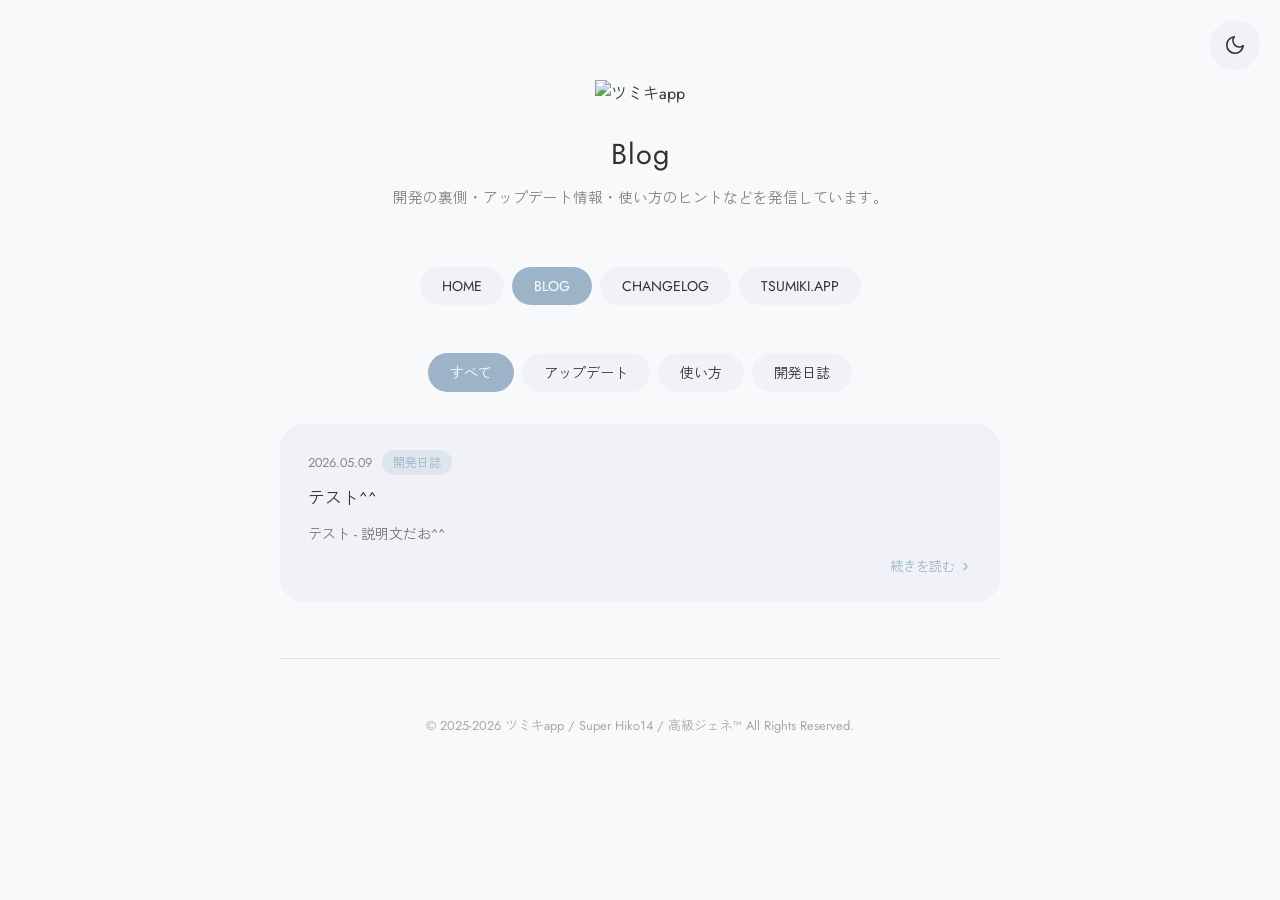
==== blog/index.html @ 6a3cba7e "favvv" ====
<!DOCTYPE html>
<html lang="ja">
<head>
<meta charset="UTF-8">
<meta name="viewport" content="width=device-width, initial-scale=1.0">
<meta name="description" content="ツミキappの開発ブログ。アップデート情報や使い方のヒントを発信しています。">
<title>Blog — ツミキapp</title>
<link rel="icon" href="https://tsumiki.app/favicon-v2.ico?v=2" type="image/x-icon">
<link rel="icon" href="https://tsumiki.app/favicon-v2.png" type="image/png">
<link rel="shortcut icon" href="https://tsumiki.app/favicon-v2.ico?v=2">
<link rel="shortcut icon" type="image/webp" href="https://tsumiki.app/favicon-v2.webp?v=2">
<link rel="icon" type="image/png" sizes="17x17" href="https://tsumiki.app/favicon-v2-17x.png?v=2">
<link rel="icon" type="image/png" sizes="32x32" href="https://tsumiki.app/favicon-v2-32x.png?v=2">
<link rel="icon" type="image/png" sizes="48x48" href="https://tsumiki.app/favicon-v2-48x.png?v=2">
<link rel="apple-touch-icon" sizes="180x180" href="https://tsumiki.app/apple-touch-icon-v2.png?v=2">
<link href="https://fonts.googleapis.com/css2?family=Jost:wght@300;400;500&family=Zen+Kaku+Gothic+Antique:wght@300;400;500;700&display=swap" rel="stylesheet">
<style>
:root {
  --primary-color: #9db4c8;
  --primary-hover: #8ba4b8;
  --primary-color-dark: #7a95ab;
  --bg-light: #f8f9fb;
  --bg-dark: #17181d;
  --panel-light: #f0f2f7;
  --panel-light-hover: #e6e8ed;
  --panel-light-border: #dfe1e6;
  --panel-dark: #252a38;
  --panel-dark-2: #3d4454;
}
* { margin:0; padding:0; box-sizing:border-box; font-family:'Jost','Zen Kaku Gothic Antique',system-ui,sans-serif; font-weight:400; }
body { background:var(--bg-light); color:#323232; transition:background .3s,color .3s; }
body.dark { background:var(--bg-dark); color:#e8e8e8; }
a { color:inherit; text-decoration:none; }

/* TOP BUTTONS */
.top-buttons { position:fixed; top:20px; right:20px; display:flex; gap:10px; z-index:1000; }
.icon-btn {
  width:50px; height:50px; border-radius:24px;
  display:flex; align-items:center; justify-content:center;
  border:none; cursor:pointer; transition:all .2s; padding:10px;
  background:var(--panel-light);
}
body.dark .icon-btn { background:var(--panel-dark); }
.icon-btn svg { width:22px; height:22px; stroke:#323232; fill:none; stroke-width:1.8; stroke-linecap:round; stroke-linejoin:round; }
body.dark .icon-btn svg { stroke:#e8e8e8; }

/* WRAPPER */
.wrapper { max-width:760px; margin:0 auto; padding:80px 20px 60px; }

/* PAGE HEADER */
.page-header { text-align:center; margin-bottom:56px; }
.page-header .logo-link img { width:clamp(120px,28vw,160px); height:auto; margin-bottom:28px; }
.page-header h1 { font-size:1.8rem; letter-spacing:1px; margin-bottom:10px; }
.page-header p { font-size:.92rem; opacity:.6; line-height:1.8; }

/* NAV PILLS */
.nav-pills { display:flex; gap:8px; justify-content:center; margin-bottom:48px; flex-wrap:wrap; }
.nav-pill {
  padding:9px 22px; border-radius:24px; font-size:.88rem; border:none;
  cursor:pointer; font-family:inherit; transition:all .2s;
  background:var(--panel-light); color:#323232;
  text-decoration:none; display:inline-block;
}
body.dark .nav-pill { background:var(--panel-dark); color:#e8e8e8; }
.nav-pill:hover, .nav-pill.active {
  background:var(--primary-color); color:#fff;
}
body.dark .nav-pill:hover, body.dark .nav-pill.active {
  background:var(--primary-color-dark);
}

/* BLOG CARDS */
.blog-grid { display:flex; flex-direction:column; gap:14px; }

/* BLOG DETAIL */
.blog-detail { display:none; padding:26px 28px; border-radius:24px; background:var(--panel-light); }
body.dark .blog-detail { background:var(--panel-dark); }
.blog-detail h2 { font-size:1.3rem; line-height:1.6; margin:10px 0 16px; }
.blog-detail p { font-size:.92rem; opacity:.75; line-height:1.9; margin-bottom:14px; }
.detail-back { display:inline-flex; align-items:center; gap:6px; font-size:.85rem; color:var(--primary-color); margin-bottom:10px; }
body.dark .detail-back { color:var(--primary-color-dark); }

.blog-card {
  display:flex; flex-direction:column; gap:10px;
  padding:26px 28px; border-radius:24px;
  background:var(--panel-light); transition:all .2s; cursor:pointer;
  text-decoration:none; color:inherit;
}
body.dark .blog-card { background:var(--panel-dark); }
.blog-card:hover { background:var(--panel-light-hover); transform:translateY(-1px); }
body.dark .blog-card:hover { background:var(--panel-dark-2); }

.blog-card-meta { display:flex; align-items:center; gap:10px; flex-wrap:wrap; }
.blog-date { font-size:.8rem; opacity:.55; font-variant-numeric:tabular-nums; }
.blog-tag {
  display:inline-block; padding:3px 11px; border-radius:24px;
  font-size:.75rem; background:rgba(157,180,200,.22); color:var(--primary-color);
}
body.dark .blog-tag { background:rgba(122,149,171,.25); color:var(--primary-color-dark); }

.blog-card h2 { font-size:1.05rem; font-weight:400; line-height:1.55; }
.blog-card p { font-size:.88rem; opacity:.65; line-height:1.75; }

.blog-card-footer { display:flex; align-items:center; justify-content:flex-end; }
.read-more {
  font-size:.82rem; color:var(--primary-color); display:flex; align-items:center; gap:4px;
}
body.dark .read-more { color:var(--primary-color-dark); }
.read-more svg { width:13px; height:13px; stroke:currentColor; fill:none; stroke-width:2; stroke-linecap:round; stroke-linejoin:round; }

/* EMPTY STATE */
.empty-state { text-align:center; padding:60px 0; opacity:.45; font-size:.95rem; line-height:2; }

/* DIVIDER */
hr { border:none; border-top:1px solid var(--panel-light-border); margin:56px 0; }
body.dark hr { border-color:var(--panel-dark-2); }

/* FOOTER */
footer { text-align:center; font-size:.8rem; opacity:.4; padding-bottom:32px; }
</style>
</head>
<body class="light">

<div class="top-buttons">
  <button class="icon-btn" onclick="toggleTheme()" aria-label="テーマ切り替え">
    <svg id="moonIcon" viewBox="0 0 24 24"><path d="M21 12.79A9 9 0 1 1 11.21 3 7 7 0 0 0 21 12.79z"/></svg>
    <svg id="sunIcon"  viewBox="0 0 24 24" style="display:none"><circle cx="12" cy="12" r="5"/><line x1="12" y1="1" x2="12" y2="3"/><line x1="12" y1="21" x2="12" y2="23"/><line x1="4.22" y1="4.22" x2="5.64" y2="5.64"/><line x1="18.36" y1="18.36" x2="19.78" y2="19.78"/><line x1="1" y1="12" x2="3" y2="12"/><line x1="21" y1="12" x2="23" y2="12"/><line x1="4.22" y1="19.78" x2="5.64" y2="18.36"/><line x1="18.36" y1="5.64" x2="19.78" y2="4.22"/></svg>
  </button>
</div>

<div class="wrapper">

  <!-- PAGE HEADER -->
  <div class="page-header">
    <a class="logo-link" href="https://about.tsumiki.app/">
      <img id="siteLogo" src="https://tsumiki.app/tsumiki_logo.svg" alt="ツミキapp">
    </a>
    <h1>Blog</h1>
    <p>開発の裏側・アップデート情報・使い方のヒントなどを発信しています。</p>
  </div>

  <!-- NAV -->
  <nav class="nav-pills">
    <a href="https://about.tsumiki.app/" class="nav-pill">HOME</a>
    <span class="nav-pill active">BLOG</span>
    <a href="https://about.tsumiki.app/changelog/" class="nav-pill">CHANGELOG</a>
    <a href="https://tsumiki.app/" class="nav-pill">TSUMIKI.APP</a>
  </nav>

  <!-- FILTER (tag buttons) -->
  <div class="nav-pills" style="margin-bottom:32px;" id="tagFilter">
    <button class="nav-pill active" onclick="filterTag('all',this)">すべて</button>
    <button class="nav-pill" onclick="filterTag('update',this)">アップデート</button>
    <button class="nav-pill" onclick="filterTag('tips',this)">使い方</button>
    <button class="nav-pill" onclick="filterTag('dev',this)">開発日誌</button>
  </div>

  <!-- BLOG CARDS -->
  <div class="blog-grid" id="blogGrid"></div>
  <div class="blog-detail" id="blogDetail"></div>

  <hr>
  <footer>© 2025-2026 ツミキapp / Super Hiko14 / 高級ジェネ™ All Rights Reserved.</footer>
</div>

<script>
let POSTS = [];
let currentTag = 'all';
let postsLoadError = '';
const baseDir = location.pathname.endsWith('/')
  ? location.pathname
  : location.pathname.replace(/\/[^\/]*$/, '/');
const basePath = baseDir;

function renderPosts(tag) {
  const grid = document.getElementById('blogGrid');
  if (postsLoadError) {
    grid.innerHTML = `<div class="empty-state">${postsLoadError}</div>`;
    return;
  }
  const filtered = tag === 'all' ? POSTS : POSTS.filter(p => p.tag === tag);
  if (filtered.length === 0) {
    grid.innerHTML = '<div class="empty-state">記事がまだありません。<br>近日公開予定です。</div>';
    return;
  }
  grid.innerHTML = filtered.map(p => `
    <a class="blog-card" href="${buildPostUrl(p.id)}" data-post-id="${p.id}">
      <div class="blog-card-meta">
        <span class="blog-date">${p.date}</span>
        <span class="blog-tag">${p.tagLabel}</span>
      </div>
      <h2>${p.title}</h2>
      <p>${p.excerpt}</p>
      <div class="blog-card-footer">
        <span class="read-more">続きを読む <svg viewBox="0 0 24 24"><polyline points="9 18 15 12 9 6"/></svg></span>
      </div>
    </a>
  `).join('');
}

function renderPostDetail(postId) {
  const detail = document.getElementById('blogDetail');
  if (postsLoadError) {
    detail.innerHTML = `<div class="empty-state">${postsLoadError}</div>`;
    return;
  }
  const post = POSTS.find(p => p.id === postId);
  if (!post) {
    detail.innerHTML = '<div class="empty-state">指定された記事が見つかりません。</div>';
    return;
  }
  const bodyHtml = post.contentHtml
    ? post.contentHtml
    : (post.content || []).map(line => `<p>${line}</p>`).join('');
  detail.innerHTML = `
    <a class="detail-back" href="${basePath}">← 一覧に戻る</a>
    <div class="blog-card-meta">
      <span class="blog-date">${post.date}</span>
      <span class="blog-tag">${post.tagLabel}</span>
    </div>
    <h2>${post.title}</h2>
    ${bodyHtml}
  `;
}

function showListView() {
  document.getElementById('blogGrid').style.display = '';
  document.getElementById('tagFilter').style.display = '';
  document.getElementById('blogDetail').style.display = 'none';
  renderPosts(currentTag);
}

function showDetailView(postId) {
  document.getElementById('blogGrid').style.display = 'none';
  document.getElementById('tagFilter').style.display = 'none';
  const detail = document.getElementById('blogDetail');
  detail.style.display = '';
  renderPostDetail(postId);
}

function getPostIdFromUrl() {
  const params = new URLSearchParams(location.search);
  return params.get('post');
}

function buildPostUrl(postId) {
  return `${basePath}?post=${encodeURIComponent(postId)}`;
}

function openPost(postId) {
  history.pushState({}, '', buildPostUrl(postId));
  showDetailView(postId);
}

function filterTag(tag, btn) {
  currentTag = tag;
  document.querySelectorAll('#tagFilter .nav-pill').forEach(b => b.classList.remove('active'));
  btn.classList.add('active');
  renderPosts(tag);
}

function toggleTheme() {
  const dark = document.body.classList.toggle('dark');
  document.body.classList.toggle('light', !dark);
  document.getElementById('moonIcon').style.display = dark ? 'none' : '';
  document.getElementById('sunIcon').style.display  = dark ? '' : 'none';
  document.getElementById('siteLogo').src = dark
    ? 'https://tsumiki.app/tsumiki_logo_akarui.svg'
    : 'https://tsumiki.app/tsumiki_logo.svg';
}

async function initBlog() {
  const detail = document.getElementById('blogDetail');
  detail.style.display = '';
  detail.innerHTML = '<div class="empty-state">読み込み中...</div>';
  try {
    const postsUrl = new URL('posts.json', location.href).toString();
    const res = await fetch(postsUrl, { cache: 'no-store' });
    if (!res.ok) throw new Error(`HTTP ${res.status}`);
    const data = await res.json();
    POSTS = Array.isArray(data) ? data : (data.posts || []);
    postsLoadError = '';
  } catch (err) {
    POSTS = [];
    postsLoadError = 'posts.json の読み込みに失敗しました。URLを確認してください。';
  }
  const initialId = getPostIdFromUrl();
  if (initialId) {
    showDetailView(initialId);
    return;
  }
  showListView();
}

document.getElementById('blogGrid').addEventListener('click', (e) => {
  const card = e.target.closest('.blog-card');
  if (!card) return;
  e.preventDefault();
  const postId = card.getAttribute('data-post-id');
  if (postId) openPost(postId);
});

document.getElementById('blogDetail').addEventListener('click', (e) => {
  const backLink = e.target.closest('.detail-back');
  if (!backLink) return;
  e.preventDefault();
  history.pushState({}, '', basePath);
  showListView();
});

window.addEventListener('popstate', () => {
  const postId = getPostIdFromUrl();
  if (postId) {
    showDetailView(postId);
  } else {
    showListView();
  }
});

initBlog();
</script>
</body>
</html>
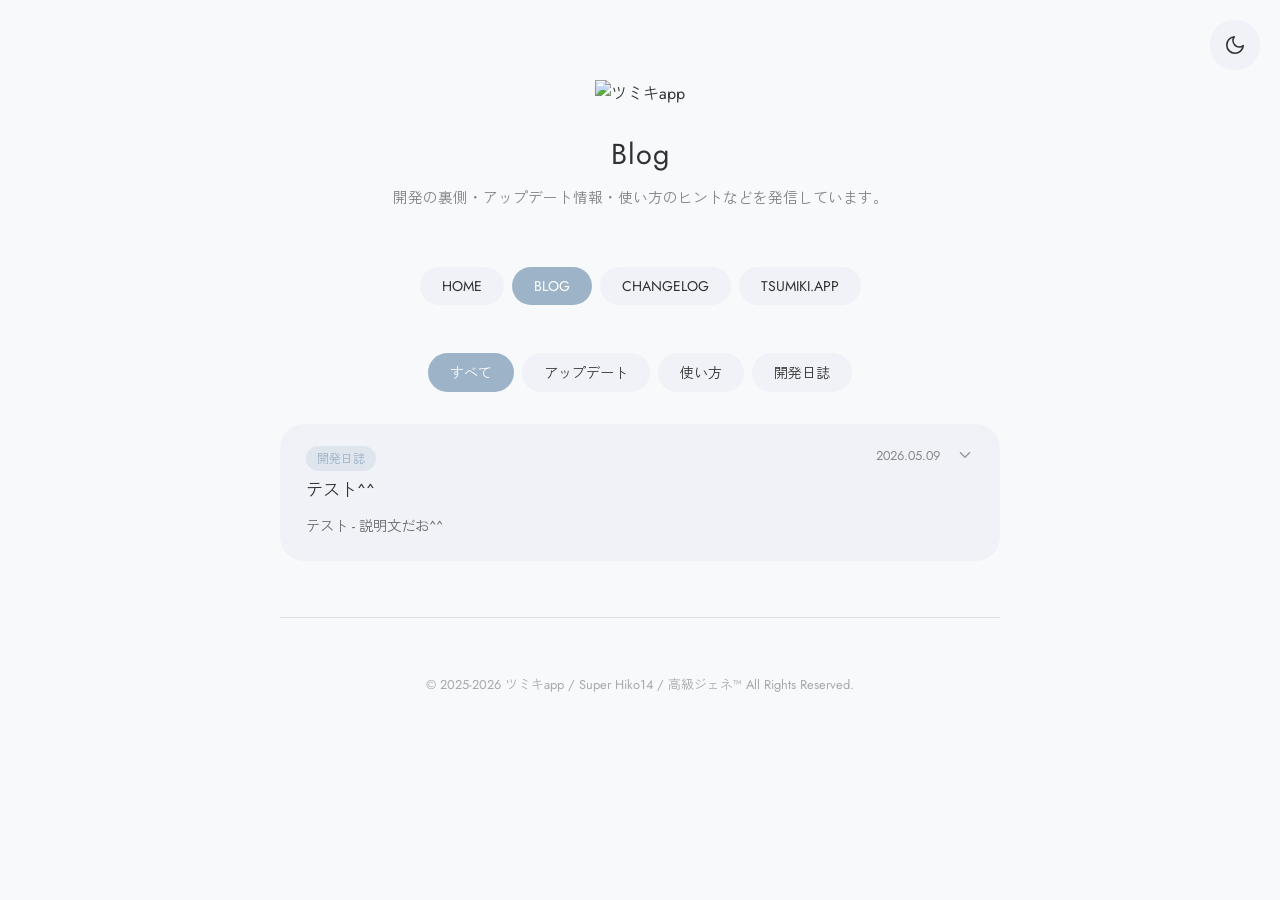
==== commit 65d8626f: "Update index.html" ====
--- a/blog/index.html
+++ b/blog/index.html
@@ -69,44 +69,46 @@
   background:var(--primary-color-dark);
 }
 
-/* BLOG CARDS */
-.blog-grid { display:flex; flex-direction:column; gap:14px; }
-
-/* BLOG DETAIL */
-.blog-detail { display:none; padding:26px 28px; border-radius:24px; background:var(--panel-light); }
-body.dark .blog-detail { background:var(--panel-dark); }
-.blog-detail h2 { font-size:1.3rem; line-height:1.6; margin:10px 0 16px; }
-.blog-detail p { font-size:.92rem; opacity:.75; line-height:1.9; margin-bottom:14px; }
-.detail-back { display:inline-flex; align-items:center; gap:6px; font-size:.85rem; color:var(--primary-color); margin-bottom:10px; }
-body.dark .detail-back { color:var(--primary-color-dark); }
-
-.blog-card {
-  display:flex; flex-direction:column; gap:10px;
-  padding:26px 28px; border-radius:24px;
-  background:var(--panel-light); transition:all .2s; cursor:pointer;
-  text-decoration:none; color:inherit;
-}
-body.dark .blog-card { background:var(--panel-dark); }
-.blog-card:hover { background:var(--panel-light-hover); transform:translateY(-1px); }
-body.dark .blog-card:hover { background:var(--panel-dark-2); }
-
-.blog-card-meta { display:flex; align-items:center; gap:10px; flex-wrap:wrap; }
-.blog-date { font-size:.8rem; opacity:.55; font-variant-numeric:tabular-nums; }
+/* BLOG TIMELINE */
+.blog-grid { display:flex; flex-direction:column; gap:12px; }
+
+.blog-entry {
+  border-radius:24px; background:var(--panel-light);
+  overflow:hidden; transition:all .2s;
+}
+body.dark .blog-entry { background:var(--panel-dark); }
+
+.blog-header {
+  display:flex; align-items:flex-start; gap:16px;
+  padding:22px 26px; cursor:pointer; user-select:none;
+}
+.blog-header:hover { background:var(--panel-light-hover); }
+body.dark .blog-header:hover { background:var(--panel-dark-2); }
+
+.blog-head-main { flex:1; min-width:0; }
+.blog-title { font-size:1.08rem; line-height:1.55; margin-top:6px; }
+.blog-excerpt { font-size:.9rem; opacity:.7; line-height:1.75; margin-top:10px; }
+.blog-meta { display:flex; align-items:center; gap:10px; flex-wrap:wrap; }
+.blog-date { font-size:.8rem; opacity:.55; font-variant-numeric:tabular-nums; white-space:nowrap; }
 .blog-tag {
   display:inline-block; padding:3px 11px; border-radius:24px;
   font-size:.75rem; background:rgba(157,180,200,.22); color:var(--primary-color);
 }
 body.dark .blog-tag { background:rgba(122,149,171,.25); color:var(--primary-color-dark); }
 
-.blog-card h2 { font-size:1.05rem; font-weight:400; line-height:1.55; }
-.blog-card p { font-size:.88rem; opacity:.65; line-height:1.75; }
-
-.blog-card-footer { display:flex; align-items:center; justify-content:flex-end; }
-.read-more {
-  font-size:.82rem; color:var(--primary-color); display:flex; align-items:center; gap:4px;
-}
-body.dark .read-more { color:var(--primary-color-dark); }
-.read-more svg { width:13px; height:13px; stroke:currentColor; fill:none; stroke-width:2; stroke-linecap:round; stroke-linejoin:round; }
+.blog-chevron {
+  width:18px; height:18px; stroke:currentColor; fill:none;
+  stroke-width:2; stroke-linecap:round; stroke-linejoin:round;
+  opacity:.45; transition:transform .25s; flex-shrink:0;
+}
+.blog-entry.open .blog-chevron { transform:rotate(180deg); }
+
+.blog-body { display:none; padding:0 26px 24px; border-top:1px solid var(--panel-light-border); }
+body.dark .blog-body { border-color:var(--panel-dark-2); }
+.blog-entry.open .blog-body { display:block; }
+
+.blog-content { margin-top:16px; }
+.blog-content p { font-size:.92rem; opacity:.78; line-height:1.9; margin-bottom:14px; }
 
 /* EMPTY STATE */
 .empty-state { text-align:center; padding:60px 0; opacity:.45; font-size:.95rem; line-height:2; }
@@ -157,7 +159,6 @@
 
   <!-- BLOG CARDS -->
   <div class="blog-grid" id="blogGrid"></div>
-  <div class="blog-detail" id="blogDetail"></div>
 
   <hr>
   <footer>© 2025-2026 ツミキapp / Super Hiko14 / 高級ジェネ™ All Rights Reserved.</footer>
@@ -167,10 +168,6 @@
 let POSTS = [];
 let currentTag = 'all';
 let postsLoadError = '';
-const baseDir = location.pathname.endsWith('/')
-  ? location.pathname
-  : location.pathname.replace(/\/[^\/]*$/, '/');
-const basePath = baseDir;
 
 function renderPosts(tag) {
   const grid = document.getElementById('blogGrid');
@@ -183,73 +180,34 @@
     grid.innerHTML = '<div class="empty-state">記事がまだありません。<br>近日公開予定です。</div>';
     return;
   }
-  grid.innerHTML = filtered.map(p => `
-    <a class="blog-card" href="${buildPostUrl(p.id)}" data-post-id="${p.id}">
-      <div class="blog-card-meta">
-        <span class="blog-date">${p.date}</span>
-        <span class="blog-tag">${p.tagLabel}</span>
+  grid.innerHTML = filtered.map((p, i) => {
+    const bodyHtml = p.contentHtml
+      ? p.contentHtml
+      : (p.content || []).map(line => `<p>${line}</p>`).join('');
+    return `
+      <div class="blog-entry${p.open ? ' open' : ''}" id="post-${i}">
+        <div class="blog-header" onclick="togglePost(${i})">
+          <div class="blog-head-main">
+            <div class="blog-meta">
+              <span class="blog-tag">${p.tagLabel || ''}</span>
+            </div>
+            <div class="blog-title">${p.title}</div>
+            <div class="blog-excerpt">${p.excerpt || ''}</div>
+          </div>
+          <span class="blog-date">${p.date}</span>
+          <svg class="blog-chevron" viewBox="0 0 24 24"><polyline points="6 9 12 15 18 9"/></svg>
+        </div>
+        <div class="blog-body">
+          <div class="blog-content">${bodyHtml}</div>
+        </div>
       </div>
-      <h2>${p.title}</h2>
-      <p>${p.excerpt}</p>
-      <div class="blog-card-footer">
-        <span class="read-more">続きを読む <svg viewBox="0 0 24 24"><polyline points="9 18 15 12 9 6"/></svg></span>
-      </div>
-    </a>
-  `).join('');
-}
-
-function renderPostDetail(postId) {
-  const detail = document.getElementById('blogDetail');
-  if (postsLoadError) {
-    detail.innerHTML = `<div class="empty-state">${postsLoadError}</div>`;
-    return;
-  }
-  const post = POSTS.find(p => p.id === postId);
-  if (!post) {
-    detail.innerHTML = '<div class="empty-state">指定された記事が見つかりません。</div>';
-    return;
-  }
-  const bodyHtml = post.contentHtml
-    ? post.contentHtml
-    : (post.content || []).map(line => `<p>${line}</p>`).join('');
-  detail.innerHTML = `
-    <a class="detail-back" href="${basePath}">← 一覧に戻る</a>
-    <div class="blog-card-meta">
-      <span class="blog-date">${post.date}</span>
-      <span class="blog-tag">${post.tagLabel}</span>
-    </div>
-    <h2>${post.title}</h2>
-    ${bodyHtml}
-  `;
-}
-
-function showListView() {
-  document.getElementById('blogGrid').style.display = '';
-  document.getElementById('tagFilter').style.display = '';
-  document.getElementById('blogDetail').style.display = 'none';
-  renderPosts(currentTag);
-}
-
-function showDetailView(postId) {
-  document.getElementById('blogGrid').style.display = 'none';
-  document.getElementById('tagFilter').style.display = 'none';
-  const detail = document.getElementById('blogDetail');
-  detail.style.display = '';
-  renderPostDetail(postId);
-}
-
-function getPostIdFromUrl() {
-  const params = new URLSearchParams(location.search);
-  return params.get('post');
-}
-
-function buildPostUrl(postId) {
-  return `${basePath}?post=${encodeURIComponent(postId)}`;
-}
-
-function openPost(postId) {
-  history.pushState({}, '', buildPostUrl(postId));
-  showDetailView(postId);
+    `;
+  }).join('');
+}
+
+function togglePost(i) {
+  const entry = document.getElementById(`post-${i}`);
+  if (entry) entry.classList.toggle('open');
 }
 
 function filterTag(tag, btn) {
@@ -270,9 +228,8 @@
 }
 
 async function initBlog() {
-  const detail = document.getElementById('blogDetail');
-  detail.style.display = '';
-  detail.innerHTML = '<div class="empty-state">読み込み中...</div>';
+  const grid = document.getElementById('blogGrid');
+  grid.innerHTML = '<div class="empty-state">読み込み中...</div>';
   try {
     const postsUrl = new URL('posts.json', location.href).toString();
     const res = await fetch(postsUrl, { cache: 'no-store' });
@@ -284,38 +241,8 @@
     POSTS = [];
     postsLoadError = 'posts.json の読み込みに失敗しました。URLを確認してください。';
   }
-  const initialId = getPostIdFromUrl();
-  if (initialId) {
-    showDetailView(initialId);
-    return;
-  }
-  showListView();
-}
-
-document.getElementById('blogGrid').addEventListener('click', (e) => {
-  const card = e.target.closest('.blog-card');
-  if (!card) return;
-  e.preventDefault();
-  const postId = card.getAttribute('data-post-id');
-  if (postId) openPost(postId);
-});
-
-document.getElementById('blogDetail').addEventListener('click', (e) => {
-  const backLink = e.target.closest('.detail-back');
-  if (!backLink) return;
-  e.preventDefault();
-  history.pushState({}, '', basePath);
-  showListView();
-});
-
-window.addEventListener('popstate', () => {
-  const postId = getPostIdFromUrl();
-  if (postId) {
-    showDetailView(postId);
-  } else {
-    showListView();
-  }
-});
+  renderPosts(currentTag);
+}
 
 initBlog();
 </script>
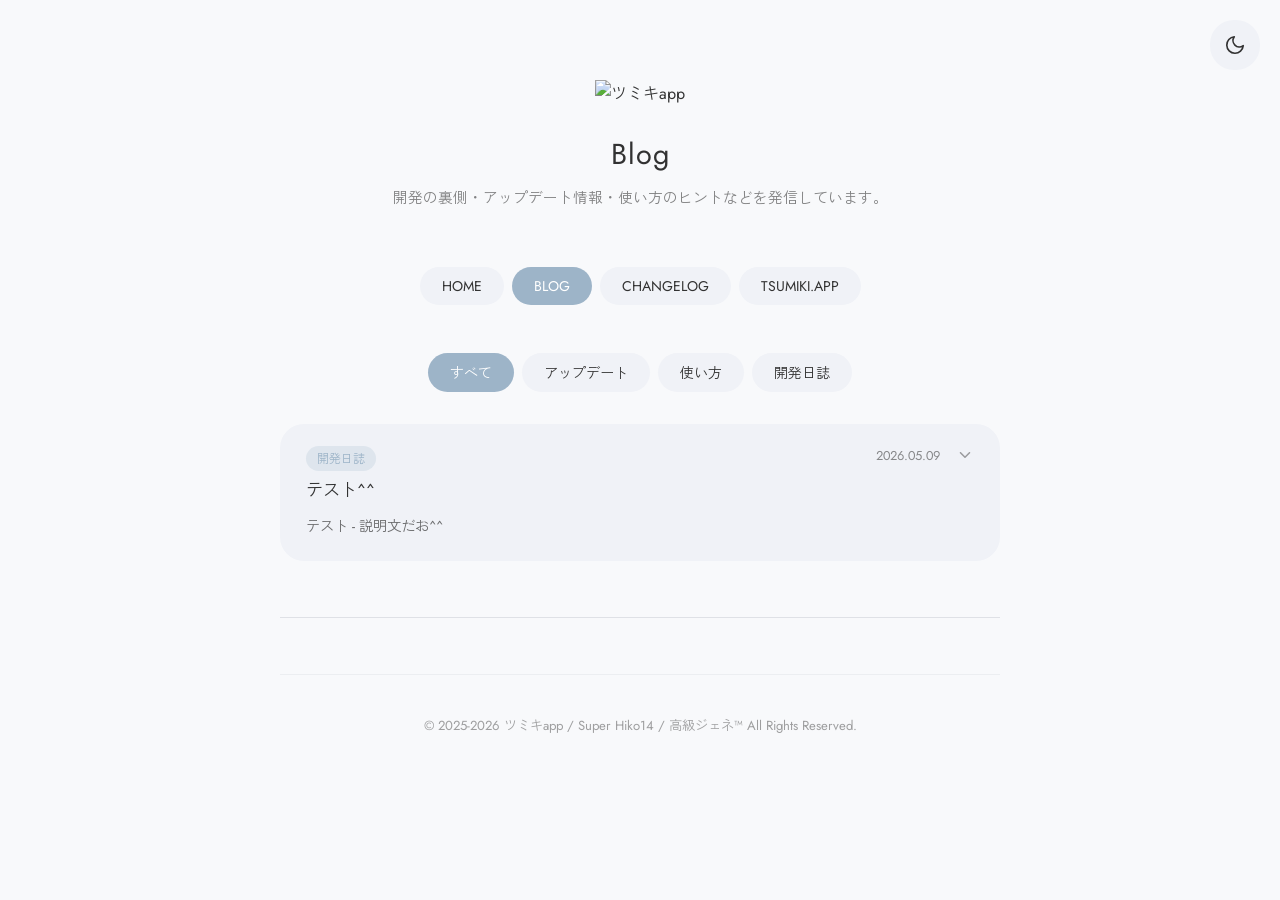
==== commit d757718d: "iroiroo" ====
--- a/blog/index.html
+++ b/blog/index.html
@@ -14,117 +14,12 @@
 <link rel="icon" type="image/png" sizes="48x48" href="https://tsumiki.app/favicon-v2-48x.png?v=2">
 <link rel="apple-touch-icon" sizes="180x180" href="https://tsumiki.app/apple-touch-icon-v2.png?v=2">
 <link href="https://fonts.googleapis.com/css2?family=Jost:wght@300;400;500&family=Zen+Kaku+Gothic+Antique:wght@300;400;500;700&display=swap" rel="stylesheet">
-<style>
-:root {
-  --primary-color: #9db4c8;
-  --primary-hover: #8ba4b8;
-  --primary-color-dark: #7a95ab;
-  --bg-light: #f8f9fb;
-  --bg-dark: #17181d;
-  --panel-light: #f0f2f7;
-  --panel-light-hover: #e6e8ed;
-  --panel-light-border: #dfe1e6;
-  --panel-dark: #252a38;
-  --panel-dark-2: #3d4454;
-}
-* { margin:0; padding:0; box-sizing:border-box; font-family:'Jost','Zen Kaku Gothic Antique',system-ui,sans-serif; font-weight:400; }
-body { background:var(--bg-light); color:#323232; transition:background .3s,color .3s; }
-body.dark { background:var(--bg-dark); color:#e8e8e8; }
-a { color:inherit; text-decoration:none; }
-
-/* TOP BUTTONS */
-.top-buttons { position:fixed; top:20px; right:20px; display:flex; gap:10px; z-index:1000; }
-.icon-btn {
-  width:50px; height:50px; border-radius:24px;
-  display:flex; align-items:center; justify-content:center;
-  border:none; cursor:pointer; transition:all .2s; padding:10px;
-  background:var(--panel-light);
-}
-body.dark .icon-btn { background:var(--panel-dark); }
-.icon-btn svg { width:22px; height:22px; stroke:#323232; fill:none; stroke-width:1.8; stroke-linecap:round; stroke-linejoin:round; }
-body.dark .icon-btn svg { stroke:#e8e8e8; }
-
-/* WRAPPER */
-.wrapper { max-width:760px; margin:0 auto; padding:80px 20px 60px; }
-
-/* PAGE HEADER */
-.page-header { text-align:center; margin-bottom:56px; }
-.page-header .logo-link img { width:clamp(120px,28vw,160px); height:auto; margin-bottom:28px; }
-.page-header h1 { font-size:1.8rem; letter-spacing:1px; margin-bottom:10px; }
-.page-header p { font-size:.92rem; opacity:.6; line-height:1.8; }
-
-/* NAV PILLS */
-.nav-pills { display:flex; gap:8px; justify-content:center; margin-bottom:48px; flex-wrap:wrap; }
-.nav-pill {
-  padding:9px 22px; border-radius:24px; font-size:.88rem; border:none;
-  cursor:pointer; font-family:inherit; transition:all .2s;
-  background:var(--panel-light); color:#323232;
-  text-decoration:none; display:inline-block;
-}
-body.dark .nav-pill { background:var(--panel-dark); color:#e8e8e8; }
-.nav-pill:hover, .nav-pill.active {
-  background:var(--primary-color); color:#fff;
-}
-body.dark .nav-pill:hover, body.dark .nav-pill.active {
-  background:var(--primary-color-dark);
-}
-
-/* BLOG TIMELINE */
-.blog-grid { display:flex; flex-direction:column; gap:12px; }
-
-.blog-entry {
-  border-radius:24px; background:var(--panel-light);
-  overflow:hidden; transition:all .2s;
-}
-body.dark .blog-entry { background:var(--panel-dark); }
-
-.blog-header {
-  display:flex; align-items:flex-start; gap:16px;
-  padding:22px 26px; cursor:pointer; user-select:none;
-}
-.blog-header:hover { background:var(--panel-light-hover); }
-body.dark .blog-header:hover { background:var(--panel-dark-2); }
-
-.blog-head-main { flex:1; min-width:0; }
-.blog-title { font-size:1.08rem; line-height:1.55; margin-top:6px; }
-.blog-excerpt { font-size:.9rem; opacity:.7; line-height:1.75; margin-top:10px; }
-.blog-meta { display:flex; align-items:center; gap:10px; flex-wrap:wrap; }
-.blog-date { font-size:.8rem; opacity:.55; font-variant-numeric:tabular-nums; white-space:nowrap; }
-.blog-tag {
-  display:inline-block; padding:3px 11px; border-radius:24px;
-  font-size:.75rem; background:rgba(157,180,200,.22); color:var(--primary-color);
-}
-body.dark .blog-tag { background:rgba(122,149,171,.25); color:var(--primary-color-dark); }
-
-.blog-chevron {
-  width:18px; height:18px; stroke:currentColor; fill:none;
-  stroke-width:2; stroke-linecap:round; stroke-linejoin:round;
-  opacity:.45; transition:transform .25s; flex-shrink:0;
-}
-.blog-entry.open .blog-chevron { transform:rotate(180deg); }
-
-.blog-body { display:none; padding:0 26px 24px; border-top:1px solid var(--panel-light-border); }
-body.dark .blog-body { border-color:var(--panel-dark-2); }
-.blog-entry.open .blog-body { display:block; }
-
-.blog-content { margin-top:16px; }
-.blog-content p { font-size:.92rem; opacity:.78; line-height:1.9; margin-bottom:14px; }
-
-/* EMPTY STATE */
-.empty-state { text-align:center; padding:60px 0; opacity:.45; font-size:.95rem; line-height:2; }
-
-/* DIVIDER */
-hr { border:none; border-top:1px solid var(--panel-light-border); margin:56px 0; }
-body.dark hr { border-color:var(--panel-dark-2); }
-
-/* FOOTER */
-footer { text-align:center; font-size:.8rem; opacity:.4; padding-bottom:32px; }
-</style>
+<link rel="stylesheet" href="../style.css">
 </head>
 <body class="light">
 
 <div class="top-buttons">
-  <button class="icon-btn" onclick="toggleTheme()" aria-label="テーマ切り替え">
+  <button class="icon-btn" id="themeToggle" aria-label="テーマ切り替え">
     <svg id="moonIcon" viewBox="0 0 24 24"><path d="M21 12.79A9 9 0 1 1 11.21 3 7 7 0 0 0 21 12.79z"/></svg>
     <svg id="sunIcon"  viewBox="0 0 24 24" style="display:none"><circle cx="12" cy="12" r="5"/><line x1="12" y1="1" x2="12" y2="3"/><line x1="12" y1="21" x2="12" y2="23"/><line x1="4.22" y1="4.22" x2="5.64" y2="5.64"/><line x1="18.36" y1="18.36" x2="19.78" y2="19.78"/><line x1="1" y1="12" x2="3" y2="12"/><line x1="21" y1="12" x2="23" y2="12"/><line x1="4.22" y1="19.78" x2="5.64" y2="18.36"/><line x1="18.36" y1="5.64" x2="19.78" y2="4.22"/></svg>
   </button>
@@ -151,10 +46,10 @@
 
   <!-- FILTER (tag buttons) -->
   <div class="nav-pills" style="margin-bottom:32px;" id="tagFilter">
-    <button class="nav-pill active" onclick="filterTag('all',this)">すべて</button>
-    <button class="nav-pill" onclick="filterTag('update',this)">アップデート</button>
-    <button class="nav-pill" onclick="filterTag('tips',this)">使い方</button>
-    <button class="nav-pill" onclick="filterTag('dev',this)">開発日誌</button>
+    <button class="nav-pill active" data-tag="all">すべて</button>
+    <button class="nav-pill" data-tag="update">アップデート</button>
+    <button class="nav-pill" data-tag="tips">使い方</button>
+    <button class="nav-pill" data-tag="dev">開発日誌</button>
   </div>
 
   <!-- BLOG CARDS -->
@@ -164,87 +59,6 @@
   <footer>© 2025-2026 ツミキapp / Super Hiko14 / 高級ジェネ™ All Rights Reserved.</footer>
 </div>
 
-<script>
-let POSTS = [];
-let currentTag = 'all';
-let postsLoadError = '';
-
-function renderPosts(tag) {
-  const grid = document.getElementById('blogGrid');
-  if (postsLoadError) {
-    grid.innerHTML = `<div class="empty-state">${postsLoadError}</div>`;
-    return;
-  }
-  const filtered = tag === 'all' ? POSTS : POSTS.filter(p => p.tag === tag);
-  if (filtered.length === 0) {
-    grid.innerHTML = '<div class="empty-state">記事がまだありません。<br>近日公開予定です。</div>';
-    return;
-  }
-  grid.innerHTML = filtered.map((p, i) => {
-    const bodyHtml = p.contentHtml
-      ? p.contentHtml
-      : (p.content || []).map(line => `<p>${line}</p>`).join('');
-    return `
-      <div class="blog-entry${p.open ? ' open' : ''}" id="post-${i}">
-        <div class="blog-header" onclick="togglePost(${i})">
-          <div class="blog-head-main">
-            <div class="blog-meta">
-              <span class="blog-tag">${p.tagLabel || ''}</span>
-            </div>
-            <div class="blog-title">${p.title}</div>
-            <div class="blog-excerpt">${p.excerpt || ''}</div>
-          </div>
-          <span class="blog-date">${p.date}</span>
-          <svg class="blog-chevron" viewBox="0 0 24 24"><polyline points="6 9 12 15 18 9"/></svg>
-        </div>
-        <div class="blog-body">
-          <div class="blog-content">${bodyHtml}</div>
-        </div>
-      </div>
-    `;
-  }).join('');
-}
-
-function togglePost(i) {
-  const entry = document.getElementById(`post-${i}`);
-  if (entry) entry.classList.toggle('open');
-}
-
-function filterTag(tag, btn) {
-  currentTag = tag;
-  document.querySelectorAll('#tagFilter .nav-pill').forEach(b => b.classList.remove('active'));
-  btn.classList.add('active');
-  renderPosts(tag);
-}
-
-function toggleTheme() {
-  const dark = document.body.classList.toggle('dark');
-  document.body.classList.toggle('light', !dark);
-  document.getElementById('moonIcon').style.display = dark ? 'none' : '';
-  document.getElementById('sunIcon').style.display  = dark ? '' : 'none';
-  document.getElementById('siteLogo').src = dark
-    ? 'https://tsumiki.app/tsumiki_logo_akarui.svg'
-    : 'https://tsumiki.app/tsumiki_logo.svg';
-}
-
-async function initBlog() {
-  const grid = document.getElementById('blogGrid');
-  grid.innerHTML = '<div class="empty-state">読み込み中...</div>';
-  try {
-    const postsUrl = new URL('posts.json', location.href).toString();
-    const res = await fetch(postsUrl, { cache: 'no-store' });
-    if (!res.ok) throw new Error(`HTTP ${res.status}`);
-    const data = await res.json();
-    POSTS = Array.isArray(data) ? data : (data.posts || []);
-    postsLoadError = '';
-  } catch (err) {
-    POSTS = [];
-    postsLoadError = 'posts.json の読み込みに失敗しました。URLを確認してください。';
-  }
-  renderPosts(currentTag);
-}
-
-initBlog();
-</script>
+<script src="../script.js"></script>
 </body>
 </html>
--- a/style.css
+++ b/style.css
@@ -0,0 +1,270 @@
+:root {
+  --primary-color: #9db4c8;
+  --primary-hover: #8ba4b8;
+  --primary-color-dark: #7a95ab;
+  --bg-light: #f8f9fb;
+  --bg-dark: #17181d;
+  --panel-light: #f0f2f7;
+  --panel-light-hover: #e6e8ed;
+  --panel-light-border: #dfe1e6;
+  --panel-dark: #252a38;
+  --panel-dark-2: #3d4454;
+  --font-ja: 'Zen Kaku Gothic Antique';
+  --font-en: 'Jost';
+  --tag-add: #a8c9a8; --tag-add-bg: rgba(168,201,168,.18);
+  --tag-fix: #d9b4a0; --tag-fix-bg: rgba(217,180,160,.18);
+  --tag-change: #b8a8c9; --tag-change-bg: rgba(184,168,201,.18);
+  --tag-remove: #d9a8a8; --tag-remove-bg: rgba(217,168,168,.18);
+}
+
+* { margin:0; padding:0; box-sizing:border-box; font-family: var(--font-en), var(--font-ja), system-ui, sans-serif; font-weight:400; }
+
+body { background:var(--bg-light); color:#323232; transition:background .3s,color .3s; }
+body.dark { background:var(--bg-dark); color:#e8e8e8; }
+
+a { color:inherit; text-decoration:none; }
+
+/* TOP BUTTONS */
+.top-buttons {
+  position:fixed; top:20px; right:20px;
+  display:flex; gap:10px; z-index:1000;
+}
+.icon-btn {
+  width:50px; height:50px; border-radius:24px;
+  display:flex; align-items:center; justify-content:center;
+  border:none; cursor:pointer; transition:all .3s; padding:10px;
+  background:var(--panel-light);
+}
+body.dark .icon-btn { background:var(--panel-dark); }
+.icon-btn svg { width:22px; height:22px; stroke:#323232; fill:none; stroke-width:1.8; stroke-linecap:round; stroke-linejoin:round; }
+body.dark .icon-btn svg { stroke:#e8e8e8; }
+
+/* HERO */
+.hero {
+  min-height:100vh; display:flex; flex-direction:column;
+  align-items:center; justify-content:center;
+  text-align:center; padding:40px 20px 60px;
+}
+.hero-logo { width:clamp(180px,42vw,260px); height:auto; margin-bottom:28px; }
+.hero-sub {
+  font-size:clamp(.9rem,2.4vw,1.1rem); opacity:.7; line-height:1.8;
+  max-width:500px; margin-bottom:40px;
+}
+.hero-btn {
+  display:inline-flex; align-items:center; gap:8px;
+  padding:14px 36px; border-radius:24px; border:none; cursor:pointer;
+  font-size:1rem; font-family:inherit; font-weight:400;
+  background:var(--primary-color); color:#fff; transition:all .2s;
+  text-decoration:none;
+}
+.hero-btn:hover { background:var(--primary-hover); transform:scale(1.02); }
+body.dark .hero-btn { background:var(--primary-color-dark); }
+
+/* NAV PILLS */
+.nav-pill {
+  padding:9px 22px; border-radius:24px; font-size:.88rem; border:none;
+  cursor:pointer; font-family:inherit; transition:all .2s;
+  background:var(--panel-light); color:#323232;
+  text-decoration:none; display:inline-block;
+}
+body.dark .nav-pill { background:var(--panel-dark); color:#e8e8e8; }
+.nav-pill:hover, .nav-pill.active { background:var(--primary-color); color:#fff; }
+body.dark .nav-pill:hover, body.dark .nav-pill.active { background:var(--primary-color-dark); }
+
+/* PAGE WRAPPER */
+.wrapper { max-width:760px; margin:0 auto; padding:80px 20px 60px; }
+
+/* PAGE HEADER */
+.page-header { text-align:center; margin-bottom:56px; }
+.page-header .logo-link img { width:clamp(120px,28vw,160px); height:auto; margin-bottom:28px; }
+.page-header h1 { font-size:1.8rem; letter-spacing:1px; margin-bottom:10px; }
+.page-header p { font-size:.92rem; opacity:.6; line-height:1.8; }
+
+/* NAV PILLS WRAPPER */
+.nav-pills { display:flex; gap:8px; justify-content:center; margin-bottom:48px; flex-wrap:wrap; }
+
+/* SECTION */
+.section { padding:80px 20px; max-width:760px; margin:0 auto; }
+.section-title {
+  font-size:1.4rem; text-align:center; margin-bottom:40px; letter-spacing:.5px;
+}
+
+/* FEATURE CARDS */
+.cards { display:flex; flex-direction:column; gap:16px; }
+.card {
+  padding:28px 32px; border-radius:24px;
+  background:var(--panel-light); transition:all .2s;
+}
+body.dark .card { background:var(--panel-dark); }
+.card-header { display:flex; align-items:center; gap:14px; margin-bottom:16px; }
+.card-icon {
+  width:44px; height:44px; border-radius:14px; flex-shrink:0;
+  display:flex; align-items:center; justify-content:center;
+  background:rgba(157,180,200,.18);
+}
+body.dark .card-icon { background:rgba(122,149,171,.22); }
+.card-icon svg { width:22px; height:22px; stroke:var(--primary-color); fill:none; stroke-width:1.8; stroke-linecap:round; stroke-linejoin:round; }
+body.dark .card-icon svg { stroke:var(--primary-color-dark); }
+.card h3 { font-size:1.05rem; font-weight:400; }
+.card ul { list-style:none; display:flex; flex-direction:column; gap:8px; }
+.card ul li {
+  font-size:.9rem; opacity:.75; padding-left:18px; position:relative; line-height:1.6;
+}
+.card ul li::before {
+  content:''; position:absolute; left:0; top:9px;
+  width:6px; height:6px; border-radius:50%;
+  background:var(--primary-color);
+}
+body.dark .card ul li::before { background:var(--primary-color-dark); }
+
+/* STATS ROW */
+.stats { display:grid; grid-template-columns:repeat(3,1fr); gap:12px; margin-bottom:60px; }
+.stat-card { padding:24px 16px; border-radius:24px; text-align:center; background:var(--panel-light); }
+body.dark .stat-card { background:var(--panel-dark); }
+.stat-val { font-size:1.8rem; color:var(--primary-color); margin-bottom:6px; }
+body.dark .stat-val { color:var(--primary-color-dark); }
+.stat-lbl { font-size:.82rem; opacity:.65; }
+
+/* LINKS */
+.links { display:flex; flex-wrap:wrap; gap:10px; justify-content:center; margin-top:48px; }
+.pill-link {
+  display:inline-flex; align-items:center; gap:7px;
+  padding:10px 22px; border-radius:999px; font-size:.9rem;
+  border:1px solid var(--panel-light-border);
+  background:transparent; cursor:pointer; transition:all .2s;
+  font-family:inherit; color:inherit;
+  text-decoration:none;
+}
+body.dark .pill-link { border-color:var(--panel-dark-2); }
+.pill-link:hover { background:var(--primary-color); color:#fff; border-color:var(--primary-color); }
+body.dark .pill-link:hover { background:var(--primary-color-dark); border-color:var(--primary-color-dark); }
+.pill-link svg { width:15px; height:15px; flex-shrink:0; stroke:currentColor; fill:none; stroke-width:1.8; stroke-linecap:round; stroke-linejoin:round; }
+
+/* DIVIDER */
+.divider { border:none; border-top:1px solid var(--panel-light-border); margin:0 auto; max-width:760px; }
+body.dark .divider { border-color:var(--panel-dark-2); }
+
+/* FOOTER */
+footer {
+  text-align:center; padding:40px 20px 32px;
+  font-size:.82rem; opacity:.45;
+  border-top:1px solid var(--panel-light-border);
+}
+body.dark footer { border-color:var(--panel-dark-2); }
+
+/* MOBILE */
+@media(max-width:600px){
+  .stats { grid-template-columns:1fr 1fr; }
+  .stat-card:last-child { grid-column:span 2; }
+  .card { padding:22px 20px; }
+}
+
+/* BLOG TIMELINE */
+.blog-grid { display:flex; flex-direction:column; gap:12px; }
+
+.blog-entry {
+  border-radius:24px; background:var(--panel-light);
+  overflow:hidden; transition:all .2s;
+}
+body.dark .blog-entry { background:var(--panel-dark); }
+
+.blog-header {
+  display:flex; align-items:flex-start; gap:16px;
+  padding:22px 26px; cursor:pointer; user-select:none;
+}
+.blog-header:hover { background:var(--panel-light-hover); }
+body.dark .blog-header:hover { background:var(--panel-dark-2); }
+
+.blog-head-main { flex:1; min-width:0; }
+.blog-title { font-size:1.08rem; line-height:1.55; margin-top:6px; }
+.blog-excerpt { font-size:.9rem; opacity:.7; line-height:1.75; margin-top:10px; }
+.blog-meta { display:flex; align-items:center; gap:10px; flex-wrap:wrap; }
+.blog-date { font-size:.8rem; opacity:.55; font-variant-numeric:tabular-nums; white-space:nowrap; }
+.blog-tag {
+  display:inline-block; padding:3px 11px; border-radius:24px;
+  font-size:.75rem; background:rgba(157,180,200,.22); color:var(--primary-color);
+}
+body.dark .blog-tag { background:rgba(122,149,171,.25); color:var(--primary-color-dark); }
+
+.blog-chevron {
+  width:18px; height:18px; stroke:currentColor; fill:none;
+  stroke-width:2; stroke-linecap:round; stroke-linejoin:round;
+  opacity:.45; transition:transform .25s; flex-shrink:0;
+}
+.blog-entry.open .blog-chevron { transform:rotate(180deg); }
+
+.blog-body { display:none; padding:0 26px 24px; border-top:1px solid var(--panel-light-border); }
+body.dark .blog-body { border-color:var(--panel-dark-2); }
+.blog-entry.open .blog-body { display:block; }
+
+.blog-content { margin-top:16px; }
+.blog-content p { font-size:.92rem; opacity:.78; line-height:1.9; margin-bottom:14px; }
+
+/* CHANGELOG */
+.timeline { display:flex; flex-direction:column; gap:12px; }
+
+.cl-entry {
+  border-radius:24px; background:var(--panel-light);
+  overflow:hidden; transition:all .2s;
+}
+body.dark .cl-entry { background:var(--panel-dark); }
+
+.cl-header {
+  display:flex; align-items:center; gap:14px;
+  padding:22px 26px; cursor:pointer; user-select:none;
+}
+.cl-header:hover { background:var(--panel-light-hover); }
+body.dark .cl-header:hover { background:var(--panel-dark-2); }
+
+.cl-version {
+  font-size:1.05rem; letter-spacing:.5px; min-width:88px;
+}
+hero-logo
+.badge-major { background:rgba(157,180,200,.25); color:var(--primary-color); }
+body.dark .badge-major { color:var(--primary-color-dark); }
+.badge-minor { background:rgba(168,201,168,.2); color:#6fa86f; }
+.badge-patch { background:rgba(184,168,201,.18); color:#9a88ab; }
+
+.cl-date { font-size:.8rem; opacity:.5; margin-left:auto; font-variant-numeric:tabular-nums; }
+
+.cl-chevron {
+  width:18px; height:18px; stroke:currentColor; fill:none;
+  stroke-width:2; stroke-linecap:round; stroke-linejoin:round;
+  opacity:.45; transition:transform .25s; flex-shrink:0;
+}
+.cl-entry.open .cl-chevron { transform:rotate(180deg); }
+
+.cl-body { display:none; padding:0 26px 24px; border-top:1px solid var(--panel-light-border); }
+body.dark .cl-body { border-color:var(--panel-dark-2); }
+.cl-entry.open .cl-body { display:block; }
+
+.cl-summary { font-size:.88rem; opacity:.7; line-height:1.75; margin:16px 0 20px; }
+
+.cl-items { display:flex; flex-direction:column; gap:8px; }
+.cl-item { display:flex; align-items:baseline; gap:10px; font-size:.88rem; line-height:1.65; }
+
+.cl-tag {
+  display:inline-block; padding:2px 10px; border-radius:24px;
+  font-size:.72rem; flex-shrink:0; white-space:nowrap;
+}
+.tag-add { background:var(--tag-add-bg); color:var(--tag-add); }
+.tag-fix { background:var(--tag-fix-bg); color:var(--tag-fix); }
+.tag-change { background:var(--tag-change-bg); color:var(--tag-change); }
+.tag-remove { background:var(--tag-remove-bg); color:var(--tag-remove); }
+
+.cl-item-text { opacity:.8; }
+
+/* LEGEND */
+.legend {
+  display:flex; gap:10px; flex-wrap:wrap; margin-bottom:32px;
+  justify-content:center;
+}
+.legend-item { display:flex; align-items:center; gap:6px; font-size:.78rem; opacity:.7; }
+.legend-dot { width:8px; height:8px; border-radius:50%; }
+
+/* EMPTY STATE */
+.empty-state { text-align:center; padding:60px 0; opacity:.45; font-size:.95rem; line-height:2; }
+
+/* DIVIDER */
+hr { border:none; border-top:1px solid var(--panel-light-border); margin:56px 0; }
+body.dark hr { border-color:var(--panel-dark-2); }
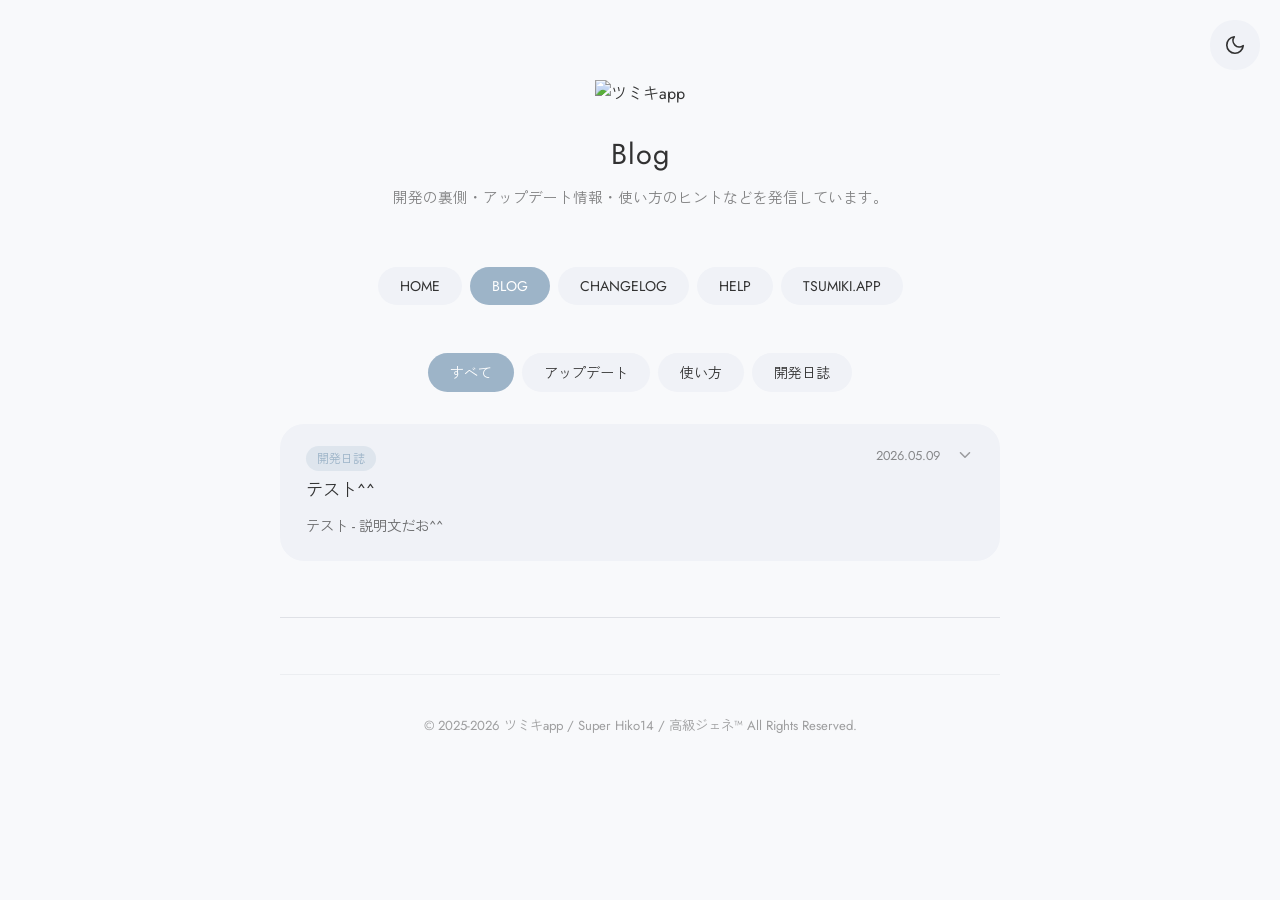
==== commit 4fb2ee59: "added help, etc." ====
--- a/blog/index.html
+++ b/blog/index.html
@@ -41,6 +41,7 @@
     <a href="https://about.tsumiki.app/" class="nav-pill">HOME</a>
     <span class="nav-pill active">BLOG</span>
     <a href="https://about.tsumiki.app/changelog/" class="nav-pill">CHANGELOG</a>
+    <a href="https://about.tsumiki.app/help/" class="nav-pill">HELP</a>
     <a href="https://tsumiki.app/" class="nav-pill">TSUMIKI.APP</a>
   </nav>
 
--- a/style.css
+++ b/style.css
@@ -127,6 +127,13 @@
 
 /* LINKS */
 .links { display:flex; flex-wrap:wrap; gap:10px; justify-content:center; margin-top:48px; }
+.text-link {
+  color:var(--primary-color-dark); text-decoration:none;
+  border-bottom:1px solid transparent; transition:all .2s; cursor:pointer;
+}
+body.dark .text-link { color:var(--primary-color); }
+.text-link:hover { border-bottom:1px solid var(--primary-color-dark); opacity:.8; }
+body.dark .text-link:hover { border-bottom-color:var(--primary-color); }
 .pill-link {
   display:inline-flex; align-items:center; gap:7px;
   padding:10px 22px; border-radius:999px; font-size:.9rem;
@@ -219,7 +226,10 @@
 .cl-version {
   font-size:1.05rem; letter-spacing:.5px; min-width:88px;
 }
-hero-logo
+.cl-badge {
+  display:inline-flex; align-items:center; gap:5px;
+  padding:4px 12px; border-radius:24px; font-size:.75rem;
+}
 .badge-major { background:rgba(157,180,200,.25); color:var(--primary-color); }
 body.dark .badge-major { color:var(--primary-color-dark); }
 .badge-minor { background:rgba(168,201,168,.2); color:#6fa86f; }
@@ -262,9 +272,65 @@
 .legend-item { display:flex; align-items:center; gap:6px; font-size:.78rem; opacity:.7; }
 .legend-dot { width:8px; height:8px; border-radius:50%; }
 
+/* HELP */
+.search-wrap { position:relative; margin-bottom:24px; }
+.search-icon {
+  position:absolute; left:18px; top:50%; transform:translateY(-50%);
+  width:18px; height:18px; stroke:#323232; fill:none; stroke-width:1.8;
+  stroke-linecap:round; stroke-linejoin:round; opacity:.35; pointer-events:none;
+}
+body.dark .search-icon { stroke:#e8e8e8; }
+.search-input {
+  width:100%; padding:15px 20px 15px 48px; border-radius:24px; border:none;
+  outline:none; font-size:.95rem; font-family:inherit;
+  background:var(--panel-light); color:#323232; transition:box-shadow .2s;
+}
+body.dark .search-input { background:var(--panel-dark); color:#e8e8e8; }
+.search-input:focus { box-shadow:0 0 0 2px var(--primary-color); }
+body.dark .search-input:focus { box-shadow:0 0 0 2px var(--primary-color-dark); }
+.search-input::placeholder { opacity:.4; }
+
+.cat-tabs {
+  display:flex; gap:8px; margin-bottom:32px; overflow-x:auto; padding-bottom:4px;
+  -webkit-overflow-scrolling:touch;
+}
+.cat-tabs::-webkit-scrollbar { height:3px; }
+.cat-tabs::-webkit-scrollbar-thumb { background:var(--panel-light-border); border-radius:3px; }
+.cat-tab {
+  padding:7px 18px; border-radius:24px; font-size:.82rem; border:none;
+  cursor:pointer; font-family:inherit; white-space:nowrap; transition:all .2s;
+  background:var(--panel-light); color:#323232; flex-shrink:0;
+}
+body.dark .cat-tab { background:var(--panel-dark); color:#e8e8e8; }
+.cat-tab.active { background:var(--primary-color); color:#fff; }
+body.dark .cat-tab.active { background:var(--primary-color-dark); }
+
+.qa-list { display:flex; flex-direction:column; gap:12px; }
+.qa-card {
+  border-radius:24px; background:var(--panel-light);
+  padding:24px 28px; display:flex; flex-direction:column; gap:10px;
+}
+body.dark .qa-card { background:var(--panel-dark); }
+.qa-cat {
+  display:inline-block; padding:3px 11px; border-radius:24px;
+  font-size:.72rem; width:fit-content;
+  background:rgba(157,180,200,.2); color:var(--primary-color);
+}
+body.dark .qa-cat { background:rgba(122,149,171,.22); color:var(--primary-color-dark); }
+.qa-q { font-size:1rem; line-height:1.55; }
+.qa-q mark { background:transparent; color:var(--primary-color); font-weight:500; }
+body.dark .qa-q mark { color:var(--primary-color-dark); }
+.qa-divider { border:none; border-top:1px solid var(--panel-light-border); margin:0; }
+body.dark .qa-divider { border-color:var(--panel-dark-2); }
+.qa-a { font-size:.9rem; opacity:.7; line-height:1.8; }
+.qa-a mark { background:transparent; color:var(--primary-color); font-weight:500; opacity:1; }
+body.dark .qa-a mark { color:var(--primary-color-dark); }
+.empty { text-align:center; padding:56px 0; font-size:.9rem; opacity:.4; line-height:2; }
+
 /* EMPTY STATE */
 .empty-state { text-align:center; padding:60px 0; opacity:.45; font-size:.95rem; line-height:2; }
 
 /* DIVIDER */
 hr { border:none; border-top:1px solid var(--panel-light-border); margin:56px 0; }
 body.dark hr { border-color:var(--panel-dark-2); }
+
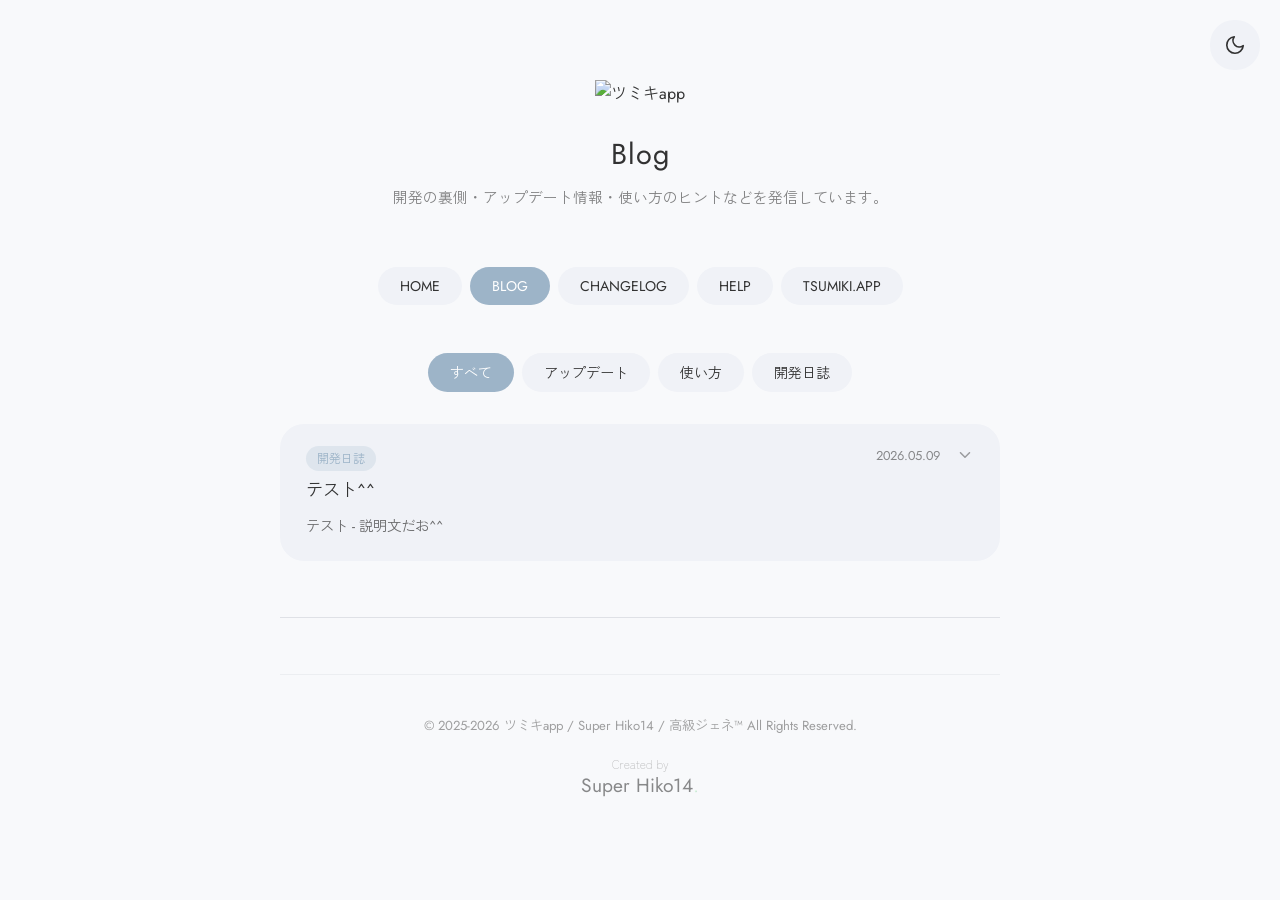
==== commit a615b4f0: "iroiroooo brand, logo" ====
--- a/blog/index.html
+++ b/blog/index.html
@@ -13,7 +13,7 @@
 <link rel="icon" type="image/png" sizes="32x32" href="https://tsumiki.app/favicon-v2-32x.png?v=2">
 <link rel="icon" type="image/png" sizes="48x48" href="https://tsumiki.app/favicon-v2-48x.png?v=2">
 <link rel="apple-touch-icon" sizes="180x180" href="https://tsumiki.app/apple-touch-icon-v2.png?v=2">
-<link href="https://fonts.googleapis.com/css2?family=Jost:wght@300;400;500&family=Zen+Kaku+Gothic+Antique:wght@300;400;500;700&display=swap" rel="stylesheet">
+<link href="https://fonts.googleapis.com/css2?family=Google+Sans+Flex:opsz,wght@6..144,100;200&family=Jost:wght@300;400;500&family=Zen+Kaku+Gothic+Antique:wght@300;400;500;700&display=swap" rel="stylesheet">
 <link rel="stylesheet" href="../style.css">
 </head>
 <body class="light">
@@ -57,7 +57,13 @@
   <div class="blog-grid" id="blogGrid"></div>
 
   <hr>
-  <footer>© 2025-2026 ツミキapp / Super Hiko14 / 高級ジェネ™ All Rights Reserved.</footer>
+  <footer>
+    © 2025-2026 ツミキapp / Super Hiko14 / 高級ジェネ™ All Rights Reserved.
+    <div class="footer-credit" aria-label="Created by Super Hiko14">
+      <div class="footer-credit-label">Created by</div>
+      <div class="footer-credit-main">Super Hiko14<span class="footer-credit-dot">.</span></div>
+    </div>
+  </footer>
 </div>
 
 <script src="../script.js"></script>
--- a/style.css
+++ b/style.css
@@ -126,7 +126,27 @@
 .stat-lbl { font-size:.82rem; opacity:.65; }
 
 /* LINKS */
-.links { display:flex; flex-wrap:wrap; gap:10px; justify-content:center; margin-top:48px; }
+.links { display:flex; flex-wrap:wrap; gap:12px; justify-content:center; margin-top:48px; }
+
+.link-badge {
+  display:inline-flex; align-items:center; gap:10px;
+  padding:12px 20px; border-radius:999px;
+  background:var(--panel-light); color:inherit; text-decoration:none;
+  transition:all .25s; border:1px solid transparent; font-size:.92rem;
+}
+body.dark .link-badge { background:var(--panel-dark); }
+.link-badge:hover {
+  background:var(--primary-color); color:#fff; transform:translateY(-2px);
+}
+body.dark .link-badge:hover {
+  background:var(--primary-color-dark);
+}
+
+.link-icon {
+  width:20px; height:20px; stroke:currentColor; fill:none;
+  stroke-width:1.5; stroke-linecap:round; stroke-linejoin:round; flex-shrink:0;
+}
+
 .text-link {
   color:var(--primary-color-dark); text-decoration:none;
   border-bottom:1px solid transparent; transition:all .2s; cursor:pointer;
@@ -159,6 +179,27 @@
 }
 body.dark footer { border-color:var(--panel-dark-2); }
 
+.footer-credit {
+  margin-top:20px; text-align:center; -webkit-font-smoothing:antialiased;
+}
+.footer-credit-label {
+  font-family:'Google Sans Flex','Zen Kaku Gothic Antique',sans-serif; font-size:.75rem; font-weight:100;
+  color:#676767; margin-bottom:4px; letter-spacing:-0.01em; white-space:nowrap;
+}
+.footer-credit-main {
+  font-family:'Jost',sans-serif; font-size:1.2rem; font-weight:400; color:#000000;
+  line-height:1; display:inline-flex; align-items:baseline; justify-content:center; white-space:nowrap;
+}
+body.dark .footer-credit-main { color:#ffffff; }
+body.dark .footer-credit-label { color:#676767; }
+.footer-credit-dot {
+  display:inline-block; background:linear-gradient(315deg,#275766 15%,#baffc0 33%) !important;
+  -webkit-background-clip:text !important; background-clip:text !important;
+  -webkit-text-fill-color:transparent !important; color:transparent !important; font-size:1.2rem;
+}
+
+@import url('https://fonts.googleapis.com/css2?family=Google+Sans+Flex:opsz,wght@6..144,100;200&family=Jost:wght@300;400;500&family=Zen+Kaku+Gothic+Antique:wght@300;400;500;700&display=swap');
+
 /* MOBILE */
 @media(max-width:600px){
   .stats { grid-template-columns:1fr 1fr; }
@@ -327,6 +368,14 @@
 body.dark .qa-a mark { color:var(--primary-color-dark); }
 .empty { text-align:center; padding:56px 0; font-size:.9rem; opacity:.4; line-height:2; }
 
+/* LOGO DOWNLOAD SECTION */
+.logo-download-section {
+  padding: 60px 20px;
+  max-width: 760px;
+  margin: 0 auto;
+  text-align: center;
+}
+
 /* EMPTY STATE */
 .empty-state { text-align:center; padding:60px 0; opacity:.45; font-size:.95rem; line-height:2; }
 
@@ -334,3 +383,246 @@
 hr { border:none; border-top:1px solid var(--panel-light-border); margin:56px 0; }
 body.dark hr { border-color:var(--panel-dark-2); }
 
+/* ===== LOGO DOWNLOAD PAGE ===== */
+
+/* LOGO GRID */
+.logo-grid {
+  display: grid;
+  grid-template-columns: repeat(auto-fill, minmax(280px, 1fr));
+  gap: 16px;
+  margin-bottom: 48px;
+}
+
+/* LOGO CARD */
+.logo-card {
+  border-radius: 24px;
+  background: var(--panel-light);
+  overflow: hidden;
+  transition: all .2s;
+}
+body.dark .logo-card { background: var(--panel-dark); }
+
+.logo-card-preview {
+  padding: 40px 32px;
+  display: flex;
+  align-items: center;
+  justify-content: center;
+  min-height: 160px;
+  position: relative;
+}
+
+/* バリアントごとの背景 */
+.logo-card-preview.bg-light {
+  background: #f8f9fb;
+}
+.logo-card-preview.bg-dark {
+  background: #17181d;
+}
+.logo-card-preview.bg-primary {
+  background: var(--primary-color);
+}
+.logo-card-preview.bg-transparent-light {
+  background: repeating-conic-gradient(#e0e0e0 0% 25%, #f4f4f4 0% 50%) 0 0 / 20px 20px;
+}
+.logo-card-preview.bg-transparent-dark {
+  background: repeating-conic-gradient(#2a2a2a 0% 25%, #1c1c1c 0% 50%) 0 0 / 20px 20px;
+}
+
+.logo-card-preview img {
+  max-width: 180px;
+  max-height: 80px;
+  width: 100%;
+  height: auto;
+  object-fit: contain;
+}
+
+.logo-card-info {
+  padding: 16px 24px 20px;
+  border-top: 1px solid var(--panel-light-border);
+}
+body.dark .logo-card-info { border-color: var(--panel-dark-2); }
+
+.logo-card-name {
+  font-size: .88rem;
+  margin-bottom: 4px;
+  line-height: 1.5;
+}
+
+.logo-card-meta {
+  font-size: .78rem;
+  opacity: .5;
+  margin-bottom: 14px;
+}
+
+.logo-card-actions {
+  display: flex;
+  gap: 8px;
+  flex-wrap: wrap;
+}
+
+/* DL ボタン */
+.dl-btn {
+  display: inline-flex;
+  align-items: center;
+  gap: 6px;
+  padding: 8px 16px;
+  border-radius: 999px;
+  font-size: .8rem;
+  border: 1px solid var(--panel-light-border);
+  background: transparent;
+  cursor: pointer;
+  font-family: inherit;
+  color: inherit;
+  text-decoration: none;
+  transition: all .2s;
+  white-space: nowrap;
+}
+body.dark .dl-btn { border-color: var(--panel-dark-2); }
+.dl-btn:hover {
+  background: var(--primary-color);
+  color: #fff;
+  border-color: var(--primary-color);
+}
+body.dark .dl-btn:hover {
+  background: var(--primary-color-dark);
+  border-color: var(--primary-color-dark);
+}
+.dl-btn svg {
+  width: 13px; height: 13px;
+  stroke: currentColor; fill: none;
+  stroke-width: 2; stroke-linecap: round; stroke-linejoin: round;
+  flex-shrink: 0;
+}
+
+/* USAGE GUIDELINES */
+.guideline-grid {
+  display: grid;
+  grid-template-columns: 1fr 1fr;
+  gap: 12px;
+  margin-bottom: 16px;
+}
+@media(max-width: 600px) {
+  .guideline-grid { grid-template-columns: 1fr; }
+  .logo-grid { grid-template-columns: 1fr; }
+}
+
+.guideline-card {
+  padding: 22px 24px;
+  border-radius: 20px;
+  background: var(--panel-light);
+}
+body.dark .guideline-card { background: var(--panel-dark); }
+
+.guideline-card-head {
+  display: flex;
+  align-items: center;
+  gap: 10px;
+  margin-bottom: 12px;
+}
+
+.guideline-badge {
+  display: inline-flex;
+  align-items: center;
+  gap: 5px;
+  padding: 3px 11px;
+  border-radius: 24px;
+  font-size: .72rem;
+  flex-shrink: 0;
+}
+.guideline-badge.ok {
+  background: rgba(168, 201, 168, .2);
+  color: #6fa86f;
+}
+.guideline-badge.ng {
+  background: rgba(217, 168, 168, .18);
+  color: #c97a7a;
+}
+
+.guideline-title {
+  font-size: .88rem;
+  opacity: .85;
+}
+
+.guideline-card ul {
+  list-style: none;
+  display: flex;
+  flex-direction: column;
+  gap: 6px;
+}
+.guideline-card ul li {
+  font-size: .82rem;
+  opacity: .65;
+  padding-left: 16px;
+  position: relative;
+  line-height: 1.6;
+}
+.guideline-card.ok-card ul li::before {
+  content: '';
+  position: absolute;
+  left: 0;
+  top: 8px;
+  width: 6px; height: 6px;
+  border-radius: 50%;
+  background: #6fa86f;
+}
+.guideline-card.ng-card ul li::before {
+  content: '';
+  position: absolute;
+  left: 0;
+  top: 8px;
+  width: 6px; height: 6px;
+  border-radius: 50%;
+  background: #c97a7a;
+}
+
+/* COPY TOAST */
+.copy-toast {
+  position: fixed;
+  bottom: 32px;
+  left: 50%;
+  transform: translateX(-50%) translateY(20px);
+  background: #323232;
+  color: #fff;
+  padding: 10px 22px;
+  border-radius: 999px;
+  font-size: .85rem;
+  opacity: 0;
+  pointer-events: none;
+  transition: all .25s;
+  z-index: 2000;
+  white-space: nowrap;
+}
+body.dark .copy-toast { background: #e8e8e8; color: #323232; }
+.copy-toast.show {
+  opacity: 1;
+  transform: translateX(-50%) translateY(0);
+}
+
+/* COLOR PALETTE */
+.palette-row {
+  display: flex;
+  gap: 10px;
+  flex-wrap: wrap;
+  margin-bottom: 24px;
+}
+.palette-item {
+  display: flex;
+  flex-direction: column;
+  align-items: center;
+  gap: 8px;
+  cursor: pointer;
+}
+.palette-swatch {
+  width: 48px; height: 48px;
+  border-radius: 14px;
+  border: 1px solid rgba(0,0,0,.06);
+  transition: transform .15s;
+}
+body.dark .palette-swatch { border-color: rgba(255,255,255,.08); }
+.palette-item:hover .palette-swatch { transform: scale(1.08); }
+.palette-hex {
+  font-size: .72rem;
+  opacity: .55;
+  font-variant-numeric: tabular-nums;
+  letter-spacing: .03em;
+}
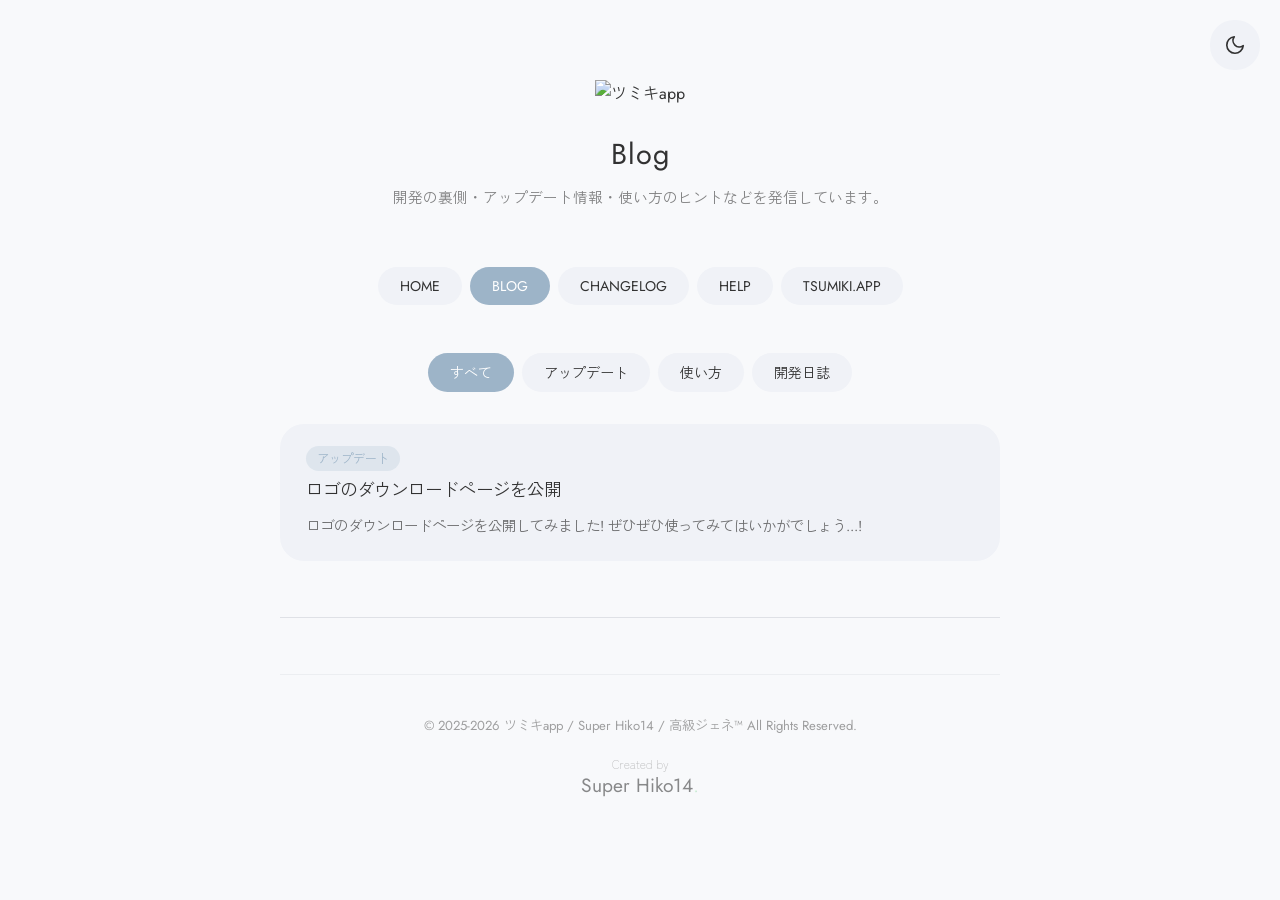
==== commit df7e267b: "blog" ====
--- a/blog/index.html
+++ b/blog/index.html
@@ -13,7 +13,9 @@
 <link rel="icon" type="image/png" sizes="32x32" href="https://tsumiki.app/favicon-v2-32x.png?v=2">
 <link rel="icon" type="image/png" sizes="48x48" href="https://tsumiki.app/favicon-v2-48x.png?v=2">
 <link rel="apple-touch-icon" sizes="180x180" href="https://tsumiki.app/apple-touch-icon-v2.png?v=2">
-<link href="https://fonts.googleapis.com/css2?family=Google+Sans+Flex:opsz,wght@6..144,100;200&family=Jost:wght@300;400;500&family=Zen+Kaku+Gothic+Antique:wght@300;400;500;700&display=swap" rel="stylesheet">
+<link rel="preconnect" href="https://fonts.googleapis.com">
+<link rel="preconnect" href="https://fonts.gstatic.com" crossorigin>
+<link href="https://fonts.googleapis.com/css2?family=Google+Sans+Flex:opsz,wght@14,100;14,200;14,400&family=Jost:wght@300;400;500&family=Zen+Kaku+Gothic+Antique:wght@300;400;500;700&display=swap" rel="stylesheet">
 <link rel="stylesheet" href="../style.css">
 </head>
 <body class="light">
@@ -56,6 +58,20 @@
   <!-- BLOG CARDS -->
   <div class="blog-grid" id="blogGrid"></div>
 
+  <div class="blog-modal" id="blogModal" aria-hidden="true">
+    <div class="blog-modal-backdrop" data-modal-close="true"></div>
+    <div class="blog-modal-card" role="dialog" aria-modal="true" aria-labelledby="blogModalTitle">
+      <button class="blog-modal-close" type="button" aria-label="閉じる" data-modal-close="true">&times;</button>
+      <div class="blog-modal-head">
+        <span class="blog-modal-tag" id="blogModalTag"></span>
+        <span class="blog-modal-date" id="blogModalDate"></span>
+      </div>
+      <h2 class="blog-modal-title" id="blogModalTitle"></h2>
+      <p class="blog-modal-excerpt" id="blogModalExcerpt"></p>
+      <div class="blog-modal-body" id="blogModalBody"></div>
+    </div>
+  </div>
+
   <hr>
   <footer>
     © 2025-2026 ツミキapp / Super Hiko14 / 高級ジェネ™ All Rights Reserved.
--- a/style.css
+++ b/style.css
@@ -1,3 +1,5 @@
+@import url('https://fonts.googleapis.com/css2?family=Google+Sans+Flex:opsz,wght@14,100;14,200;14,400&family=Jost:wght@300;400;500&family=Zen+Kaku+Gothic+Antique:wght@300;400;500;700&display=swap');
+
 :root {
   --primary-color: #9db4c8;
   --primary-hover: #8ba4b8;
@@ -17,7 +19,7 @@
   --tag-remove: #d9a8a8; --tag-remove-bg: rgba(217,168,168,.18);
 }
 
-* { margin:0; padding:0; box-sizing:border-box; font-family: var(--font-en), var(--font-ja), system-ui, sans-serif; font-weight:400; }
+* { margin:0; padding:0; box-sizing:border-box; font-family: 'Jost', 'Zen Kaku Gothic Antique', system-ui, sans-serif; font-weight:400; }
 
 body { background:var(--bg-light); color:#323232; transition:background .3s,color .3s; }
 body.dark { background:var(--bg-dark); color:#e8e8e8; }
@@ -198,8 +200,6 @@
   -webkit-text-fill-color:transparent !important; color:transparent !important; font-size:1.2rem;
 }
 
-@import url('https://fonts.googleapis.com/css2?family=Google+Sans+Flex:opsz,wght@6..144,100;200&family=Jost:wght@300;400;500&family=Zen+Kaku+Gothic+Antique:wght@300;400;500;700&display=swap');
-
 /* MOBILE */
 @media(max-width:600px){
   .stats { grid-template-columns:1fr 1fr; }
@@ -234,19 +234,59 @@
 }
 body.dark .blog-tag { background:rgba(122,149,171,.25); color:var(--primary-color-dark); }
 
-.blog-chevron {
-  width:18px; height:18px; stroke:currentColor; fill:none;
-  stroke-width:2; stroke-linecap:round; stroke-linejoin:round;
-  opacity:.45; transition:transform .25s; flex-shrink:0;
-}
-.blog-entry.open .blog-chevron { transform:rotate(180deg); }
-
-.blog-body { display:none; padding:0 26px 24px; border-top:1px solid var(--panel-light-border); }
-body.dark .blog-body { border-color:var(--panel-dark-2); }
-.blog-entry.open .blog-body { display:block; }
-
-.blog-content { margin-top:16px; }
-.blog-content p { font-size:.92rem; opacity:.78; line-height:1.9; margin-bottom:14px; }
+.blog-action {
+  display:flex; flex-direction:column; align-items:flex-end; gap:10px;
+  flex-shrink:0;
+}
+.blog-open-btn {
+  padding:8px 16px; border-radius:999px; border:none; cursor:pointer;
+  font-size:.82rem; font-family:inherit; transition:all .2s;
+  background:var(--primary-color); color:#fff;
+}
+body.dark .blog-open-btn { background:var(--primary-color-dark); }
+.blog-open-btn:hover { transform:translateY(-1px); opacity:.95; }
+
+@media(max-width:600px){
+  .blog-header { flex-direction:column; align-items:flex-start; }
+  .blog-action { width:100%; flex-direction:row; justify-content:space-between; }
+}
+
+/* BLOG MODAL */
+.blog-modal {
+  position:fixed; inset:0; display:none; z-index:1200;
+}
+.blog-modal.open { display:block; }
+.blog-modal-backdrop {
+  position:absolute; inset:0; background:rgba(12,14,20,.55);
+  backdrop-filter:blur(4px);
+}
+.blog-modal-card {
+  position:relative; z-index:1; max-width:760px; margin:60px auto;
+  background:var(--panel-light); border-radius:24px; padding:26px 30px 28px;
+  box-shadow:0 24px 70px rgba(10,12,20,.3);
+}
+body.dark .blog-modal-card { background:var(--panel-dark); }
+.blog-modal-close {
+  position:absolute; top:16px; right:16px; width:36px; height:36px;
+  border-radius:18px; border:none; cursor:pointer; font-size:24px;
+  background:var(--panel-light); color:inherit; line-height:1;
+}
+body.dark .blog-modal-close { background:var(--panel-dark-2); }
+.blog-modal-head { display:flex; align-items:center; gap:10px; margin-bottom:10px; }
+.blog-modal-tag {
+  display:inline-block; padding:3px 11px; border-radius:24px;
+  font-size:.75rem; background:rgba(157,180,200,.22); color:var(--primary-color);
+}
+body.dark .blog-modal-tag { background:rgba(122,149,171,.25); color:var(--primary-color-dark); }
+.blog-modal-date { font-size:.8rem; opacity:.55; font-variant-numeric:tabular-nums; }
+.blog-modal-title { font-size:1.2rem; line-height:1.6; margin-bottom:8px; }
+.blog-modal-excerpt { font-size:.92rem; opacity:.72; line-height:1.75; margin-bottom:16px; }
+.blog-modal-body p { font-size:.92rem; opacity:.8; line-height:1.9; margin-bottom:14px; }
+body.modal-open { overflow:hidden; }
+
+@media(max-width:700px){
+  .blog-modal-card { margin:40px 16px; padding:22px 20px 24px; }
+}
 
 /* CHANGELOG */
 .timeline { display:flex; flex-direction:column; gap:12px; }
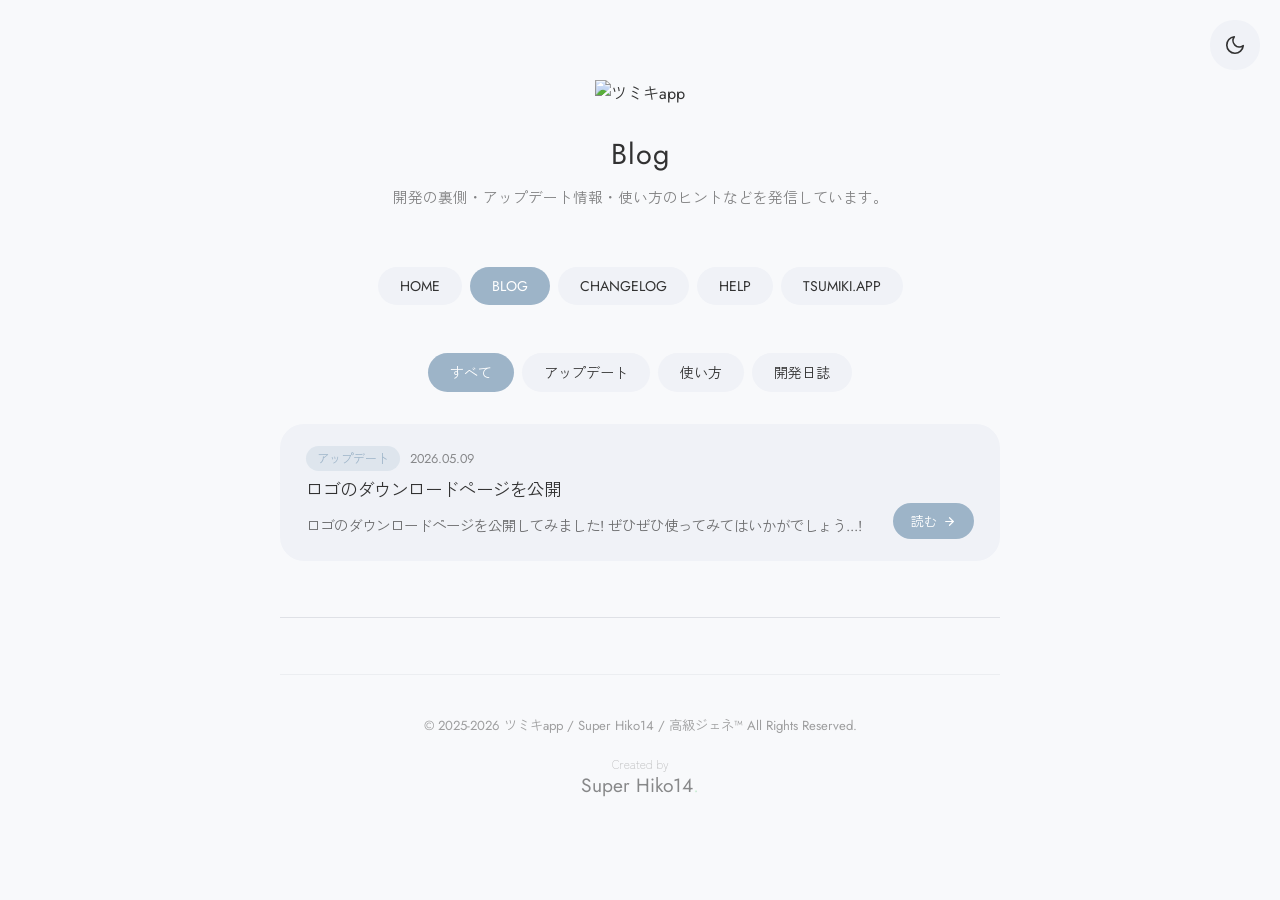
==== commit 36f8d0ac: "blog, iroiro" ====
--- a/blog/index.html
+++ b/blog/index.html
@@ -58,10 +58,12 @@
   <!-- BLOG CARDS -->
   <div class="blog-grid" id="blogGrid"></div>
 
+  <!-- BLOG MODAL -->
   <div class="blog-modal" id="blogModal" aria-hidden="true">
-    <div class="blog-modal-backdrop" data-modal-close="true"></div>
     <div class="blog-modal-card" role="dialog" aria-modal="true" aria-labelledby="blogModalTitle">
-      <button class="blog-modal-close" type="button" aria-label="閉じる" data-modal-close="true">&times;</button>
+      <div class="blog-modal-top">
+        <button class="blog-modal-close" type="button" aria-label="一覧へ戻る" data-modal-close="true">一覧へ戻る</button>
+      </div>
       <div class="blog-modal-head">
         <span class="blog-modal-tag" id="blogModalTag"></span>
         <span class="blog-modal-date" id="blogModalDate"></span>
@@ -84,4 +86,4 @@
 
 <script src="../script.js"></script>
 </body>
-</html>
+</html>
--- a/style.css
+++ b/style.css
@@ -254,24 +254,23 @@
 /* BLOG MODAL */
 .blog-modal {
   position:fixed; inset:0; display:none; z-index:1200;
-}
+  background:var(--bg-light); overflow:auto; padding:90px 20px 60px;
+}
+body.dark .blog-modal { background:var(--bg-dark); }
 .blog-modal.open { display:block; }
-.blog-modal-backdrop {
-  position:absolute; inset:0; background:rgba(12,14,20,.55);
-  backdrop-filter:blur(4px);
-}
 .blog-modal-card {
-  position:relative; z-index:1; max-width:760px; margin:60px auto;
-  background:var(--panel-light); border-radius:24px; padding:26px 30px 28px;
-  box-shadow:0 24px 70px rgba(10,12,20,.3);
-}
-body.dark .blog-modal-card { background:var(--panel-dark); }
+  position:relative; z-index:1; max-width:760px; margin:0 auto;
+  background:transparent; border-radius:0; padding:0;
+  box-shadow:none;
+}
+.blog-modal-top { display:flex; justify-content:flex-start; margin-bottom:18px; }
 .blog-modal-close {
-  position:absolute; top:16px; right:16px; width:36px; height:36px;
-  border-radius:18px; border:none; cursor:pointer; font-size:24px;
-  background:var(--panel-light); color:inherit; line-height:1;
+  border-radius:999px; border:none; cursor:pointer; font-size:.85rem;
+  padding:8px 16px; background:var(--panel-light); color:inherit;
+  transition:all .2s;
 }
 body.dark .blog-modal-close { background:var(--panel-dark-2); }
+.blog-modal-close:hover { transform:translateY(-1px); opacity:.9; }
 .blog-modal-head { display:flex; align-items:center; gap:10px; margin-bottom:10px; }
 .blog-modal-tag {
   display:inline-block; padding:3px 11px; border-radius:24px;
@@ -285,7 +284,7 @@
 body.modal-open { overflow:hidden; }
 
 @media(max-width:700px){
-  .blog-modal-card { margin:40px 16px; padding:22px 20px 24px; }
+  .blog-modal { padding:70px 16px 50px; }
 }
 
 /* CHANGELOG */
@@ -665,4 +664,145 @@
   opacity: .55;
   font-variant-numeric: tabular-nums;
   letter-spacing: .03em;
+}
+
+/* ===== BLOG PAGE ADDITIONS ===== */
+
+/* カードに hover 時の矢印アニメと右側アクション列を追加 */
+.blog-header {
+  transition: background .15s;
+}
+
+/* "読む" ボタン */
+.blog-read-btn {
+  display: inline-flex;
+  align-items: center;
+  gap: 6px;
+  padding: 8px 18px;
+  border-radius: 999px;
+  border: none;
+  font-size: .82rem;
+  font-family: inherit;
+  cursor: pointer;
+  background: var(--primary-color);
+  color: #fff;
+  transition: all .2s;
+  white-space: nowrap;
+  flex-shrink: 0;
+  align-self: flex-end;
+}
+body.dark .blog-read-btn { background: var(--primary-color-dark); }
+.blog-read-btn:hover { transform: translateY(-1px); opacity: .9; }
+.blog-read-btn svg {
+  width: 13px; height: 13px;
+  stroke: currentColor; fill: none;
+  stroke-width: 2.2; stroke-linecap: round; stroke-linejoin: round;
+  transition: transform .2s;
+}
+.blog-header:hover .blog-read-btn svg { transform: translateX(3px); }
+
+/* excerpt を 2行で切る */
+.blog-excerpt {
+  display: -webkit-box;
+  -webkit-line-clamp: 2;
+  -webkit-box-orient: vertical;
+  overflow: hidden;
+}
+
+/* カード全体をクリッカブルに見せる */
+.blog-header { cursor: pointer; }
+
+/* ===== BLOG MODAL リッチ化 ===== */
+
+/* モーダル背景：わずかにぼかした感じ */
+.blog-modal {
+  padding: 80px 20px 80px;
+}
+
+/* カードエリア */
+.blog-modal-card {
+  max-width: 680px;
+}
+
+/* 戻るボタン + シェアボタンを横並びに */
+.blog-modal-top {
+  display: flex;
+  align-items: center;
+  justify-content: space-between;
+  margin-bottom: 32px;
+}
+
+.blog-modal-close {
+  display: inline-flex;
+  align-items: center;
+  gap: 7px;
+  font-family: inherit;
+}
+.blog-modal-close svg {
+  width: 14px; height: 14px;
+  stroke: currentColor; fill: none;
+  stroke-width: 2; stroke-linecap: round; stroke-linejoin: round;
+}
+
+/* ヘッダー区画 */
+.blog-modal-head {
+  margin-bottom: 14px;
+}
+
+/* タイトル */
+.blog-modal-title {
+  font-size: 1.55rem;
+  line-height: 1.55;
+  margin-bottom: 14px;
+  letter-spacing: .01em;
+}
+
+/* excerpt（リード文） */
+.blog-modal-excerpt {
+  font-size: .95rem;
+  opacity: .65;
+  line-height: 1.85;
+  margin-bottom: 28px;
+  padding-bottom: 28px;
+  border-bottom: 1px solid var(--panel-light-border);
+}
+body.dark .blog-modal-excerpt { border-color: var(--panel-dark-2); }
+
+/* 本文 */
+.blog-modal-body {
+  padding-bottom: 40px;
+}
+.blog-modal-body p {
+  font-size: .95rem;
+  opacity: .82;
+  line-height: 2;
+  margin-bottom: 18px;
+}
+.blog-modal-body p:last-child { margin-bottom: 0; }
+
+/* 脚注っぽいテキスト（¹ で始まる行） */
+.blog-modal-body p.footnote {
+  font-size: .82rem;
+  opacity: .48;
+  line-height: 1.75;
+  margin-top: 24px;
+  padding-top: 16px;
+  border-top: 1px solid var(--panel-light-border);
+}
+body.dark .blog-modal-body p.footnote { border-color: var(--panel-dark-2); }
+
+/* 空のカード状態 */
+.blog-modal-empty {
+  text-align: center;
+  padding: 80px 0;
+  opacity: .38;
+  font-size: .92rem;
+  line-height: 2;
+}
+
+/* モバイル調整 */
+@media (max-width: 600px) {
+  .blog-modal { padding: 64px 16px 60px; }
+  .blog-modal-title { font-size: 1.25rem; }
+  .blog-header { flex-direction: row; align-items: flex-start; }
 }
